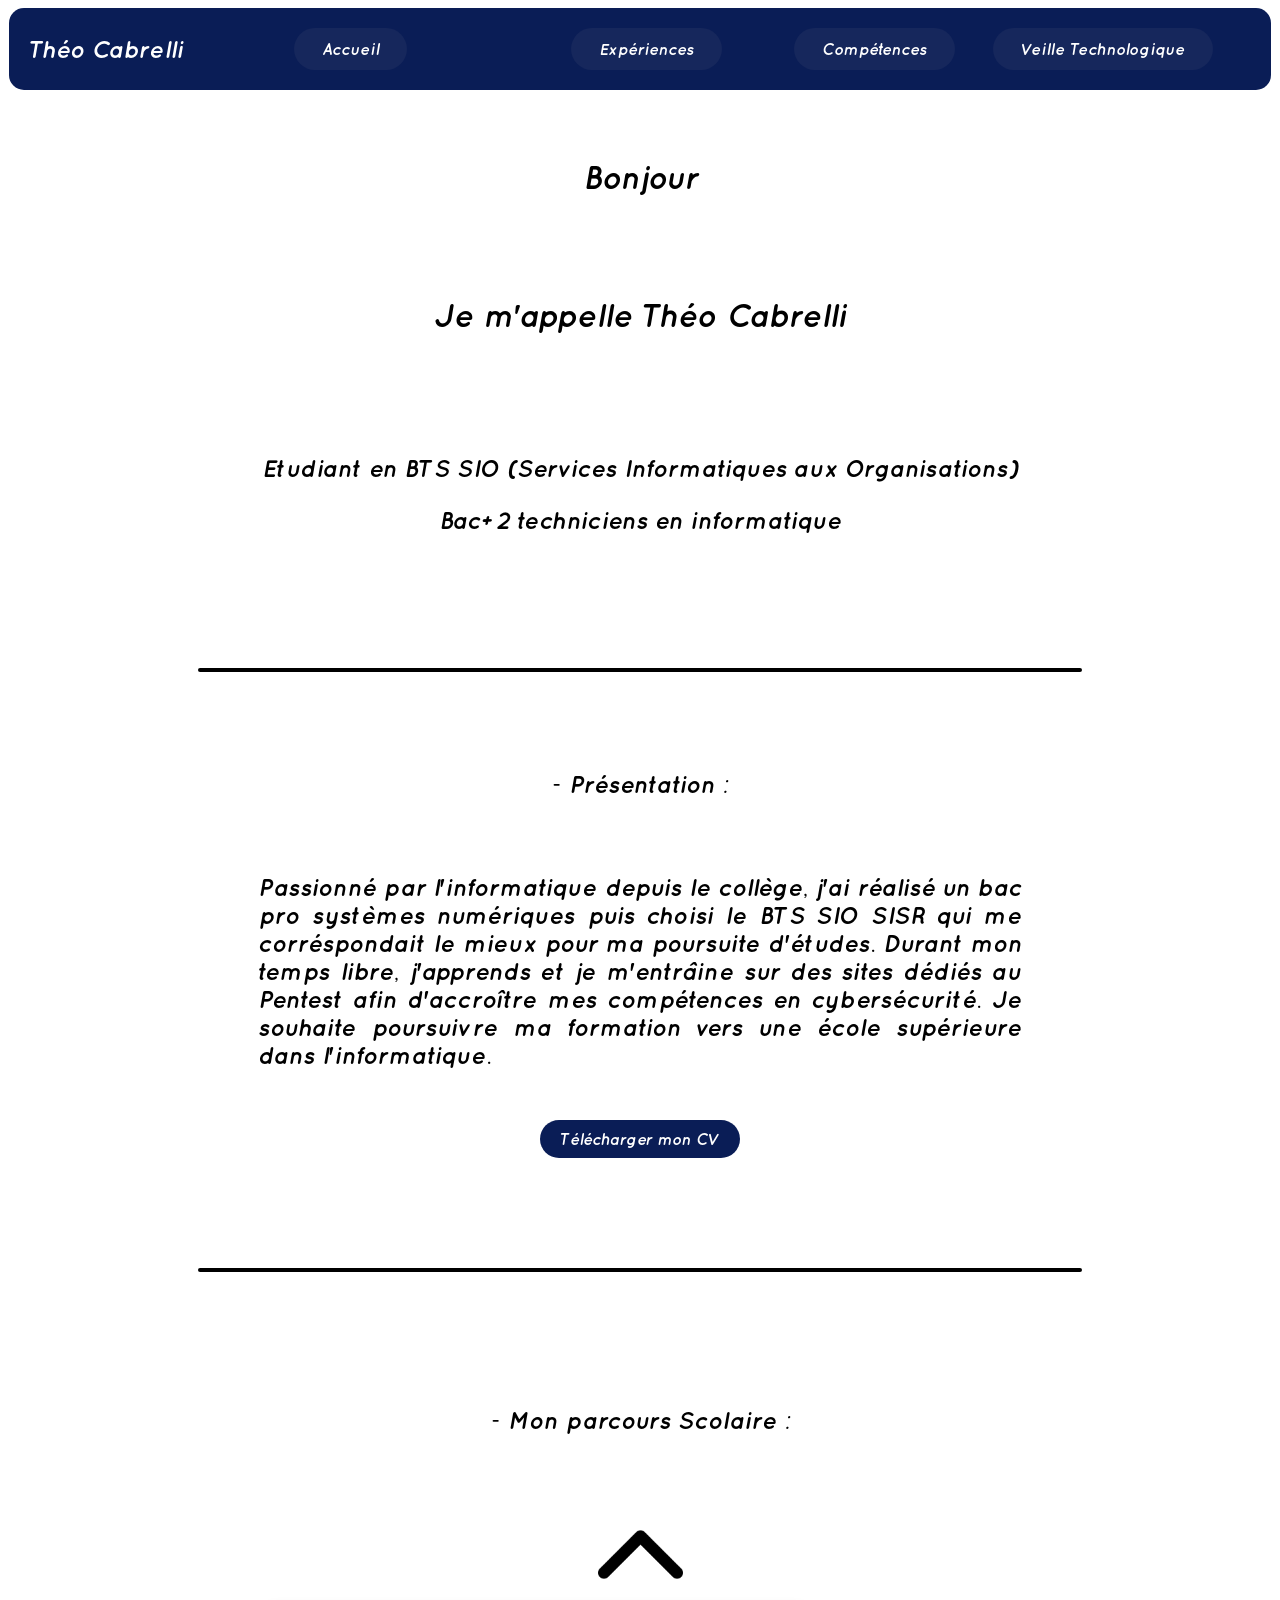
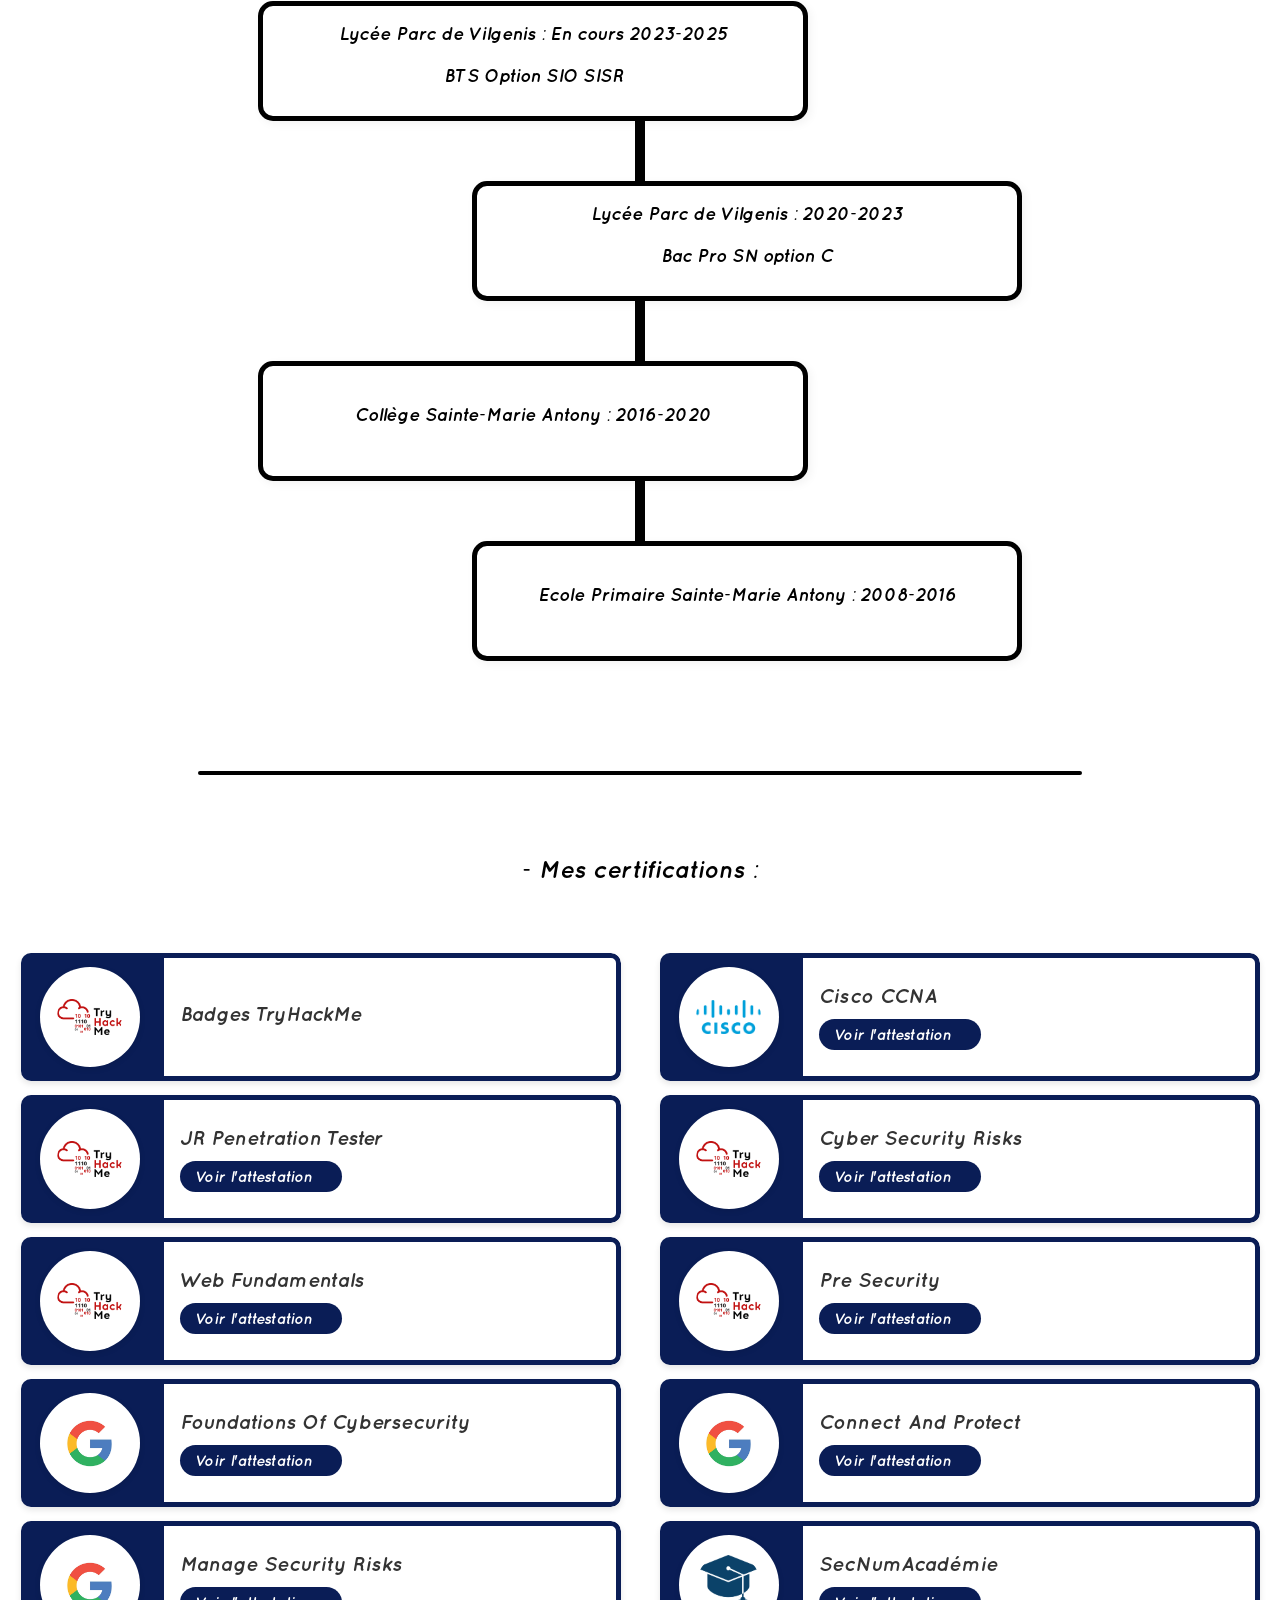
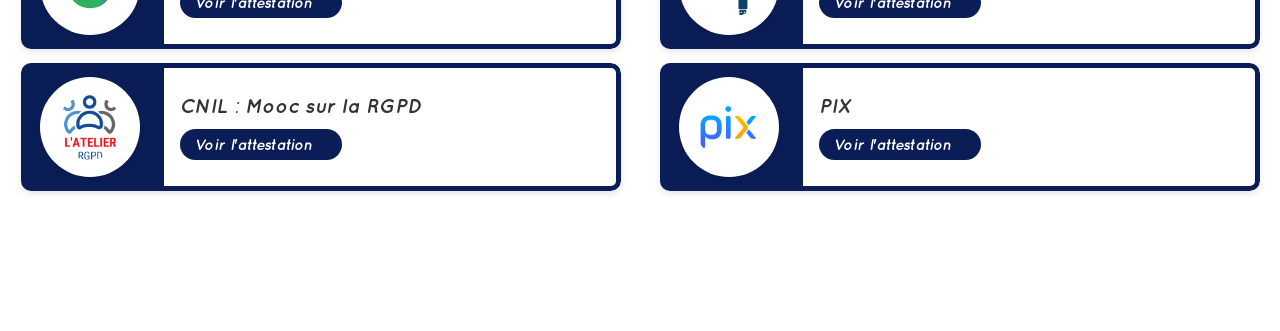
==== index.html @ ee344533 "Add files via upload" ====
<!DOCTYPE html>
<html lang="fr">
<head>
  <meta charset="UTF-8" />
  <title>Accueil</title>
  <meta name="viewport" content="width=device-width, initial-scale=0.50"/>
  <link rel="stylesheet" href="style.css">
</head>
<body>


  <div class="banniere_test">
        <div class="banniere">
            <div class="container">
                <div class="nom">
                    Théo Cabrelli
                </div>
                <div class="acceuil">
                    <button onclick="window.location.href='index.html'">Accueil</button>
                </div>
                <div class="experience">
                    <button onclick="window.location.href='experiences.html'">Expériences</button>
                </div>
                <div class="compétences">
                    <button onclick="window.location.href='competences.html'">Compétences</button>
                </div>
                <div class="veille_technologique">
                    <button onclick="window.location.href='veille_technologique.html'">Veille Technologique</button>
                </div>
            </div>
        </div>
    </div>
    <br>
    <br>

    <div class="corps">
        <center>
            <font size="5">
                <font size="6"><p>Bonjour</p></font>
                
                <br>
                
                <font size="6"><p>Je m'appelle Théo Cabrelli</p></font>
                <br>
                <br>
                <p>Etudiant en BTS SIO (Services Informatiques aux Organisations)</p>
                <p>Bac+2 techniciens en informatique</p>
            </font>
        </center>

        <br>
        <br>
        <br>
        <br>
        
        <br>

        <center>
            <div class="trait"></div>
        </center>
      
      
        <br>
        <br>
        <br>
        <center>
            <font size="5">
                <p>- Présentation :</p>
                <br>
                <p class="presentation">
                    Passionné par l'informatique depuis le collège, j'ai réalisé un bac pro systèmes numériques puis choisi le BTS
                    SIO SISR qui me corréspondait le mieux pour ma poursuite d'études.
                    Durant mon temps libre, j'apprends et je m'entrâine sur des sites dédiés au Pentest afin d'accroître mes compétences en cybersécurité.
                    Je souhaite poursuivre ma formation vers une école supérieure dans l'informatique.
                </p>
                
    <br>
    <a href="documents/CV_Theo_Cabrelli.pdf" class="btn-download">Télécharger mon CV</a>
            </font>
        </center>

        <br>
        <br>
        <br>
        <br>
        <br>
        
                <center>
                    <div class="trait"></div>
                </center>
        
                <br>
                <br>
                <br>
                <br>
                <br>
                <center>
                    <font size="5">
                        <p>- Mon parcours Scolaire :</p>
                    </font>
                </center>
            </div>
        
            <br>
            <br>
            <br>
<center><img src="images/fleche2.png" alt="Flèche" class="fleche"></center>
  <div class="timeline-container">
    <div class="ligne-centre"></div>

    <div class="timeline">
      <div class="evenement">
        <div class="cadre-sco">
                    <p class="text"> <font size="4">Lycée Parc de Vilgenis : En cours 2023-2025 <br><br>BTS Option SIO SISR </font></p>
        </div>
        <div class="point"></div>
      </div>



      <div class="evenement">
        <div class="cadre-sco">
                    <p class="text"> <font size="4">Lycée Parc de Vilgenis : 2020-2023 <br><br>Bac Pro SN option C </font></p>
        </div>
        <div class="point"></div>
      </div>

      <div class="evenement">
        <div class="cadre-sco">
                    <p class="text"> <font size="4">Collège Sainte-Marie Antony : 2016-2020 </font></p>
        </div>
        <div class="point"></div>
      </div>

      <div class="evenement">
        <div class="cadre-sco">
                    <p class="text"> <font size="4">Ecole Primaire Sainte-Marie Antony : 2008-2016 </font></p>
        </div>
        <div class="point"></div>
      </div>
    </div>
  </div>
    <br>
    <br>
    <br>
    <br>
             <br>

        <center>
            <div class="trait"></div>
        </center>
        <!--Balise pour créer une séparation avec des tirets -->
        <br>
        <br>
        <center>
                    <font size="5">
                        <p>- Mes certifications :</p>
                    </font>
                </center>

                <br>
                <br>
  <div class="certifications-container">


    <div class="cadre-cert">
      <div class="cadre-gauche">
        <div class="rond-blanc">
          <img src="images/thm_logo.png" alt="Logo Try Hack Me" />
        </div>
      </div>
      <div class="cadre-droit">
        <font size="1"><p>Badges TryHackMe </p></font>
        <script src="https://tryhackme.com/badge/1260515"></script>
      </div>
    </div>

    <div class="cadre-cert">
      <div class="cadre-gauche">
        <div class="rond-blanc">
          <img src="images/Cisco_logo.png" alt="Logo cisco" />
        </div>
      </div>
      <div class="cadre-droit">
        <font size="5"><p>Cisco CCNA</p></font>
        <a href="documents/certifications/certificate_theo_cabrelli.pdf" class="bouton">Voir l'attestation</a>
      </div>
    </div>

    <div class="cadre-cert">
      <div class="cadre-gauche">
        <div class="rond-blanc">
          <img src="images/thm_logo.png" alt="Logo THM" />
        </div>
      </div>
      <div class="cadre-droit">
        <font size="5"><p>JR Penetration Tester</p></font>
        <a href="documents/certifications/THM/THM_JR_Penetration_Tester.pdf" class="bouton">Voir l'attestation</a>
      </div>
    </div>


    <div class="cadre-cert">
      <div class="cadre-gauche">
        <div class="rond-blanc">
          <img src="images/thm_logo.png" alt="Logo THM" />
        </div>
      </div>
      <div class="cadre-droit">
        <font size="5"><p>Cyber Security Risks</p></font>
        <a href="documents/certifications/THM/THM-Cyber_Security_101.pdf" class="bouton">Voir l'attestation</a>
      </div>
    </div>

    
    <div class="cadre-cert">
      <div class="cadre-gauche">
        <div class="rond-blanc">
          <img src="images/thm_logo.png" alt="Logo THM" />
        </div>
      </div>
      <div class="cadre-droit">
        <font size="5"><p>Web Fundamentals</p></font>
        <a href="documents/certifications/THM/THM-Web_Fundamentals.pdf" class="bouton">Voir l'attestation</a>
      </div>
    </div>

    <div class="cadre-cert">
      <div class="cadre-gauche">
        <div class="rond-blanc">
          <img src="images/thm_logo.png" alt="Logo THM" />
        </div>
      </div>
      <div class="cadre-droit">
        <font size="5"><p>Pre Security</p></font>
        <a href="documents/certifications/THM/THM-Pre_Security.pdf" class="bouton">Voir l'attestation</a>
      </div>
    </div>

  

    <div class="cadre-cert">
      <div class="cadre-gauche">
        <div class="rond-blanc">
          <img src="images/logo_google.jpg" alt="Logo google" />
        </div>
      </div>
      <div class="cadre-droit">
        <font size="5"><p>Foundations Of Cybersecurity</p></font>
        <a href="documents/certifications/Google/Foundations_Of_Cybersecurity.pdf" class="bouton">Voir l'attestation</a>
      </div>
    </div>

    <div class="cadre-cert">
      <div class="cadre-gauche">
        <div class="rond-blanc">
          <img src="images/logo_google.jpg" alt="Logo cisco" />
        </div>
      </div>
      <div class="cadre-droit">
        <font size="5"><p>Connect And Protect</p></font>
        <a href="documents/certifications/Google/connect_and_protect.pdf" class="bouton">Voir l'attestation</a>
      </div>
    </div>
    


    <div class="cadre-cert">
      <div class="cadre-gauche">
        <div class="rond-blanc">
          <img src="images/logo_google.jpg" alt="Logo google" />
        </div>
      </div>
      <div class="cadre-droit">
        <font size="5"><p>Manage Security Risks</p></font>
        <a href="documents/certifications/Google/Manage_Security_Risks.pdf" class="bouton">Voir l'attestation</a>
      </div>
    </div>

    <div class="cadre-cert">
      <div class="cadre-gauche">
        <div class="rond-blanc">
          <img src="images/secnum.png" alt="Logo SecNum" />
        </div>
      </div>
      <div class="cadre-droit">
        <font size="5"><p> SecNumAcadémie </p></font>
        <a href="documents/certifications/SecNumacademie_ANSSI.pdf" class="bouton">Voir l'attestation</a>
      </div>
    </div>

    <div class="cadre-cert">
      <div class="cadre-gauche">
        <div class="rond-blanc">
          <img src="images/logo_cnil_rgpd.png" alt="Logo CNIL RGPD" />
        </div>
      </div>
      <div class="cadre-droit">
        <font size="1"><p> CNIL : Mooc sur la RGPD </p></font>
        <a href="documents/certifications/CNIL_Mooc_sur_la_RGPD.pdf" class="bouton">Voir l'attestation</a>
      </div>
    </div>

   
    <div class="cadre-cert">
      <div class="cadre-gauche">
        <div class="rond-blanc">
          <img src="images/Pix_logo.png" alt="Logo PIX" />
        </div>
      </div>
      <div class="cadre-droit">
        <font size="5"><p>PIX</p></font>
        <a href="documents/certifications/attestation_pix_20230308.pdf" class="bouton">Voir l'attestation</a>
      </div>
    </div>

    <br>
    <br>
    <br>
    <br>
    <br>
    <br>
</body>
</html>
---- style.css ----
.nom {
    margin-right: 20px;
    font-size: 24px;
    font-weight: bold;
    color: rgb(255, 255, 255);
}

.tryhackme_badge {
    
    margin-left: 250px; /* Ajuster la marge gauche pour éloigner le cadre 2 de la marge de gauche */
    margin-top: 50px; /* Augmentation de la marge pour séparer du cadre 1 */
}
.trait {
        width: 70%;
        height: 4px;
        background-color: black;
        border-radius: 20px;
        margin: 20px 0;
    }

    /* Style pour la pillule verte */
    .btn-download {
        display: inline-block;
        background-color: #0A1D56;
        color: white;
        padding: 10px 20px;
        border-radius: 50px;
        text-decoration: none;
        font-size: 16px;
        transition: transform 0.3s ease; /* Effet de transition lors du survol */
    }

    /* Effet de survol : grossir légèrement la pillule */
    .btn-download:hover {
        transform: scale(1.1); /* Augmente la taille de 10% */
    }
    .btn-download.actif {
        background-color: #8aa2f0; /* léger blanc */
        border: 1px solid #ffffff;
    }
        /* Effet de survol : grossir légèrement la pillule */
        .btn-download:hover {
            transform: scale(1.1); /* Augmente la taille de 10% */
        }
p

{
    
font-family: 'Quicksand';

}

a

{

font-family: 'Quicksand';

}


ul, li, .texte, .cadre, .excadre, u, .nom, ol{
    font-family: 'Quicksand';
}

/* Changement de polcie pour tout les textes p */

@font-face {

    font-family: 'Quicksand';
    
    src: url('police/Quicksand-BoldItalic.otf');


    
}


.text {
    text-align: center; /* Centrer le texte horizontalement */
    margin-top: 5px; /* Espacement du texte par rapport au haut du cadre */
}
.banniere {
    background-color: #0A1D56; /* Fond bleu EEF5FF   #0A1D56*/
    border-radius: 15px; /* Bords arrondis */
    padding: 20px; /* Espacement intérieur */
    margin: 1px; /* Marge extérieure */
}

.container {
    display: flex;
    align-items: center;


}

.veille_technologique{
    /* Ajoutez ici les styles pour le bouton de déconnexion */
    font-weight: bold;
    flex: 1;
    text-align: center;
}
.competences{
    /* Ajoutez ici les styles pour le bouton de déconnexion */
    font-weight: bold;
    flex: 1;
    text-align: center;
}

.experience{
    /* Ajoutez ici les styles pour le bouton de déconnexion */
    font-weight: bold;
    flex: 1;
    text-align: center;
}
.acceuil{
    /* Ajoutez ici les styles pour le bouton de déconnexion */
    font-weight: bold;
    flex: 1;
    text-align: center;
}


form, input[type="submit"], button, input {
    border-radius: 15px; /* Vous pouvez ajuster le rayon en fonction de vos préférences */
    font-size: 18px;
    font-family: 'Quicksand';
}


/* pour la partie utilisateur sur le réseau */
.utilisateur_sur_reseau {
    overflow: hidden;
}

.utilisateur_reseau-text-right {
    float: right;
    width: calc(50% - 5%);
    text-align: right;
    margin-right: 400px;
}

.presentation{
    text-align: justify;
    
    padding-left: 250px; /* Ajoute un padding à gauche de la liste */
    padding-right: 250px; /* Ajoute un padding à gauche de la liste */
}



.cadre_transition{
    transform: scale(1.1); /* Agrandir légèrement le cadre au survol de la souris */
    transition: transform 0.3s;
}

  .hover-border {
    border: 5px solid transparent;
    transition: border-color 0.3s;
    padding: 20px;
    border-radius: 25px;
    width: 600px;
    
}


.hover-border:hover {
    border-color: gray;
}

button,
.hover-border {
    transition: transform 0.3s;
}

button:hover,
.hover-border:hover {
    transform: scale(1.1);
}



 /*************************** Modifié pour cadre-perso ***************************/

.cadre-perso {
    
    border: 1px solid #ccc;
    border-radius: 12px;
    box-shadow: 0 4px 8px rgba(0,0,0,0.1);
    padding: 20px;
    width: calc(33.33% - 40px); /* 3 par ligne */
    box-sizing: border-box;
    transition: all 0.3s ease-in-out;
    border: 5px solid black;       /* Bordure noire */
    border-radius: 15px;           /* Coins arrondis */
    text-align: justify;           /* Justifie le texte */
    line-height: 1;                /* Interligne plus petit */
    margin-bottom: 20px;           /* Espace en dessous */
    
}

.cadre-container-perso {
    display: flex;
    flex-wrap: wrap;
    justify-content: center;
    gap: 20px;
    padding: 20px;
}



@media screen and (max-width: 1300px) {
    .cadre-perso {
        width: calc(50% - 40px); /* 2 par ligne */
    }
}

@media screen and (max-width: 900px) {
    .cadre-perso {
        width: 100%; /* 1 par ligne */
    }
}
 /************************** Fin  Modifié pour cadre-perso *********************************/


  /************************** Modifié pour cadre-pro *********************************/


 .cadre-pro {
    
    border: 1px solid #ccc;
    border-radius: 12px;
    box-shadow: 0 4px 8px rgba(0,0,0,0.1);
    padding: 20px;
    width: calc(33.33% - 40px); /* 3 par ligne */
    box-sizing: border-box;
    transition: all 0.3s ease-in-out;
    border: 5px solid black;       /* Bordure noire */
    border-radius: 15px;           /* Coins arrondis */
    text-align: justify;           /* Justifie le texte */
    line-height: 1;                /* Interligne plus petit */
    margin-bottom: 20px;           /* Espace en dessous */
    
}

.cadre-container-pro {
    display: flex;
    flex-wrap: wrap;
    justify-content: center;
    gap: 20px;
    padding: 20px;
}



@media screen and (max-width: 1300px) {
    .cadre-pro {
        width: calc(50% - 40px); /* 2 par ligne */
    }
}

@media screen and (max-width: 900px) {
    .cadre-pro {
        width: 100%; /* 1 par ligne */
    }
}
  /************************** Fin Modifié pour cadre-pro *********************************/







/* Regrouper les sélecteurs pour les cadres au survol */

.cadre-pro:hover,
.cadre-cert:hover,
.cadre-sco:hover,
.cadre-exp:hover,
.cadre-perso:hover

 {
    transform: scale(1.05); /* Agrandir légèrement le cadre au survol de la souris */
}



.banniere .container {
    display: flex;
    justify-content: space-around; /* Espacement entre les boutons */
}


/* CSS pour la fleche chronologique  */




.container button {
    background-color: #16275c;
    color: #fff;
    border: none;
    border-radius: 50px;
    padding: 12px 28px;
    font-size: 16px;
    font-family: 'Quicksand', Arial, sans-serif;
    cursor: pointer;
    transition: background 0.3s, transform 0.3s;
}


/* Effet de survol des boutons */
.container button:hover {
    background-color: #143d7a;
    transform: scale(1.08);
}



.search-container {
    display: inline-block;
    position: relative; /* Permet de positionner les suggestions par rapport à cette div */
    text-align: center;
  }

  #searchInput {
    width: 400px;
    padding: 12px 16px;
    font-size: 16px;
    border: 1px solid #ccc;
    border-radius: 25px;
    outline: none;
    box-shadow: 0 2px 4px rgba(0,0,0,0.1);
  }

  .suggestions {
    border: 1px solid #ccc;
    max-width: 400px;
    background: white;
    margin-top: 5px;
    position: absolute; /* Positionné sous le champ de recherche */
    top: 100%; /* Positionne les suggestions juste en dessous de l'input */
    left: 0;
    z-index: 1000;
    border-radius: 15px;
    box-shadow: 0 4px 8px rgba(0,0,0,0.1);
    overflow: hidden;
    display: none;
  }

  .suggestion-item {
      padding: 12px 16px;
      border-bottom: 1px solid #eee;
      cursor: pointer;
      transition: background-color 0.2s;
      font-family: 'Quicksand';
    }
    

  .suggestion-item:hover {
    background-color: #f0f0f0;
  }

  .suggestions .suggestion-item:last-child {
    border-bottom: none;
  }

  /* Animation textuelle améliorée */
  .text-scan {
    display: inline-block;
    background: linear-gradient(
      90deg,
      #000000 0%,
      #0033cc 25%,
      #3399ff 50%,
      #0033cc 75%,
      #000000 100%
    );
    background-size: 400%;
    background-clip: text; /* Propriété standard */
    -webkit-background-clip: text;
    -webkit-text-fill-color: transparent;
    animation: textScan 5s ease-out forwards;
  }

  @keyframes textScan {
    from {
      background-position: 400% 0;
    }
    to {
      background-position: 0% 0;
    }
  }





  /* *********************** Cadre Certification ************************ */

    .certifications-container {
      display: grid;
      grid-template-columns: repeat(2, 1fr);
      gap: 14px;
      padding: 10px 0;
      justify-content: center;
      justify-items: center;
      width: 100%;
      max-width: 1300px;
      margin: 0 auto;
    }

    .cadre-cert {
      display: flex;
      background: white;
      border-radius: 10px;
      box-shadow: 0 3px 6px rgba(0, 0, 0, 0.1);
      overflow: hidden;
      min-width: 220px;
      max-width: 600px;
      width: 100%;
      align-items: stretch;
    transition: transform 0.3s; /* Ajout de transition pour l'effet d'agrandissement */
    }


    .cadre-gauche {
      background: #0a1d56;
      width: 110px;
      min-width: 90px;
      display: flex;
      justify-content: center;
      align-items: center;
      padding: 14px;
    }

    /* Nouveau conteneur rond blanc */
    .rond-blanc {
      width: 100px;
      height: 100px;
      border-radius: 50%;
      background: #fff;
      box-shadow: 0 2px 6px rgba(0,0,0,0.09);
      display: flex;
      justify-content: center;
      align-items: center;
    }

    /* Image réduite à l'intérieur du rond blanc */
    .rond-blanc img {
      width: 65px;
      height: 65px;
      object-fit: contain;
      border-radius: 50%;
      display: block;
      background: #fff;
    }

    .cadre-droit {
      flex: 1;
      padding: 14px 16px;
      display: flex;
      flex-direction: column;
      justify-content: center;
        border: 5px solid #0a1d56; /* contour bleu (ici bleu foncé) */
        border-radius: 10px;
        border-top-left-radius: 0;      /* coin gauche supérieur non arrondi */
  border-bottom-left-radius: 0;   /* coin gauche inférieur non arrondi */

    }



    .cadre-droit p {
      margin: 0 0 8px 0;
      color: #333;
      
      font-size: 20px;

    }

    .bouton {
      display: inline-block;
      background: #0a1d56;
      color: white;
      padding: 7px 16px;
      border-radius: 25px;
      text-decoration: none;
      font-weight: bold;
      font-size: 0.95rem;
      margin-top: 4px;
        max-width: 130px;
    }
    .bouton:hover {
      background: #1436a1;
    }

    @media (max-width: 900px) {
      .certifications-container {
        grid-template-columns: 1fr;
        gap: 10px;
        max-width: 98vw;
        padding: 5px 0;
      }
      .cadre-cert {
        max-width: 95vw;
      }
    }
    @media (max-width: 600px) {
      
      .cadre-cert {
        flex-direction: column;
        align-items: center;
        min-width: 0;
        max-width: 100vw;
        width: 100%;
      }
      .cadre-gauche {
        width: 100%;
        justify-content: center;
        padding: 10px 0 4px 0;
      }
      .rond-blanc {
        width: 50px;
        height: 50px;
      }
      .rond-blanc img {
        width: 30px;
        height: 30px;
      }
      .cadre-droit {
        padding: 8px 10px 12px 10px;
        align-items: center;
        text-align: center;

      }
    }

      /* *********************** Fin  Cadre Certification ************************ */





    /* *********************** Flèche Trait et cadre-sco ************************ */



    .timeline-container {
      position: relative;
      display: flex;
      flex-direction: column;
      align-items: center;
    }

    .ligne-centre {
      position: absolute;
      top: 0;
      left: 50%;
      width: 10px;
      height: 100%;
      background-color: black;
      transform: translateX(-50%);
      z-index: 0;
      border-radius: 50px;

    }

    .timeline {
      display: flex;
      flex-direction: column;
      align-items: center;
      gap: 60px;
      position: relative;
      z-index: 1;
      width: 100%;
    }

    .evenement {
      position: relative;
      width: 100%;
      display: flex;
    }

    .evenement .cadre-sco {
      border: 5px solid black;
      border-radius: 15px;
      padding: 20px 40px;
      width: 550px;
      height: 120px;
      font-style: italic;
      font-size: 1.1em;
      background-color: white;
      box-shadow: 3px 3px 10px rgba(0, 0, 0, 0.05);
      position: relative;
      transition: all 0.4s ease;
      display: flex;
      align-items: center;
      justify-content: center;
      box-sizing: border-box;
    }

    .evenement .point {
      width: 25px;
      height: 25px;
      background-color: black;
      border-radius: 50%;
      position: absolute;
      top: 50%;
      left: 50%;
      transform: translate(-50%, -50%);
      z-index: 2;
    }

    /* Alternance automatique gauche/droite */
    .evenement:nth-child(odd) {
      justify-content: flex-start;
    }

    .evenement:nth-child(odd) .cadre-sco {
      margin-left: 250px;
    }

    .evenement:nth-child(even) {
      justify-content: flex-end;
    }

    .evenement:nth-child(even) .cadre-sco {
      margin-right: 250px;
    }

    /* Responsive : cacher les points sous 1500px */
    @media screen and (max-width: 1700px) {
      .point {
        display: none;
      }
    }

    .fleche {
  width: 85px;    /* largeur souhaitée */
  height: auto;   /* conserve le ratio de l'image */
}



     /* *********************** Fin Flèche Trait et cadre-sco ************************ */



     /* *********************** Flèche Trait et cadre-exp ************************ */


      .timeline-container-exp {
            position: relative;
            display: flex;
            flex-direction: column;
            align-items: center;
            padding: 50px 40px;
            max-width: 1600px;
            margin: 0 auto;
        }

        .ligne-centre-exp {
            position: absolute;
            top: 0;
            left: 50%;
            width: 10px;
            height: 100%;
            background-color: black;
            transform: translateX(-50%);
            z-index: 0;
            border-radius: 50px;
        }

        .timeline-exp {
            display: flex;
            flex-direction: column;
            align-items: center;
            width: 100%;
            gap: 5px;
            position: relative;
            z-index: 1;
        }

        .evenement-exp {
            position: relative;
            width: 100%;
            display: flex;
        }

        /* Alignement alterné gauche/droite */
        .evenement-exp:nth-child(odd) {
            justify-content: flex-start;
        }

        .evenement-exp:nth-child(even) {
            justify-content: flex-end;
        }

        .cadre-exp {
            width: 45%;
            padding: 20px 30px 35px 35px;
            border: 5px solid black;
            border-radius: 15px;
            background-color: white;
            font-style: italic;
            font-size: 17px;
            box-shadow: 3px 3px 10px rgba(0, 0, 0, 0.05);
            box-sizing: border-box;
            transition: transform 0.3s; /* Ajout de transition pour l'effet d'agrandissement */

        }

        .point-exp {
            width: 25px;
            height: 25px;
            background-color: black;
            border-radius: 50%;
            position: absolute;
            top: 50%;
            left: 50%;
            transform: translate(-50%, -50%);
            z-index: 2;
        }


 
        @media screen and (max-width: 700px) {
            .evenement-exp {
                flex-direction: column !important;
                width: 90% !important;
            }
            .cadre-exp {
                width: 100% !important;
                padding: 15px !important;
            }
            .ligne-centre-exp {
                display: none;
            }
            .point-exp {
                display: none;
            }
        }

       .cadre-exp ul {
    padding-left: 5px;
    margin-top: 5px;
    margin-bottom: 0;
}


/* *********************** Fin Flèche Trait et cadre-exp ************************ */
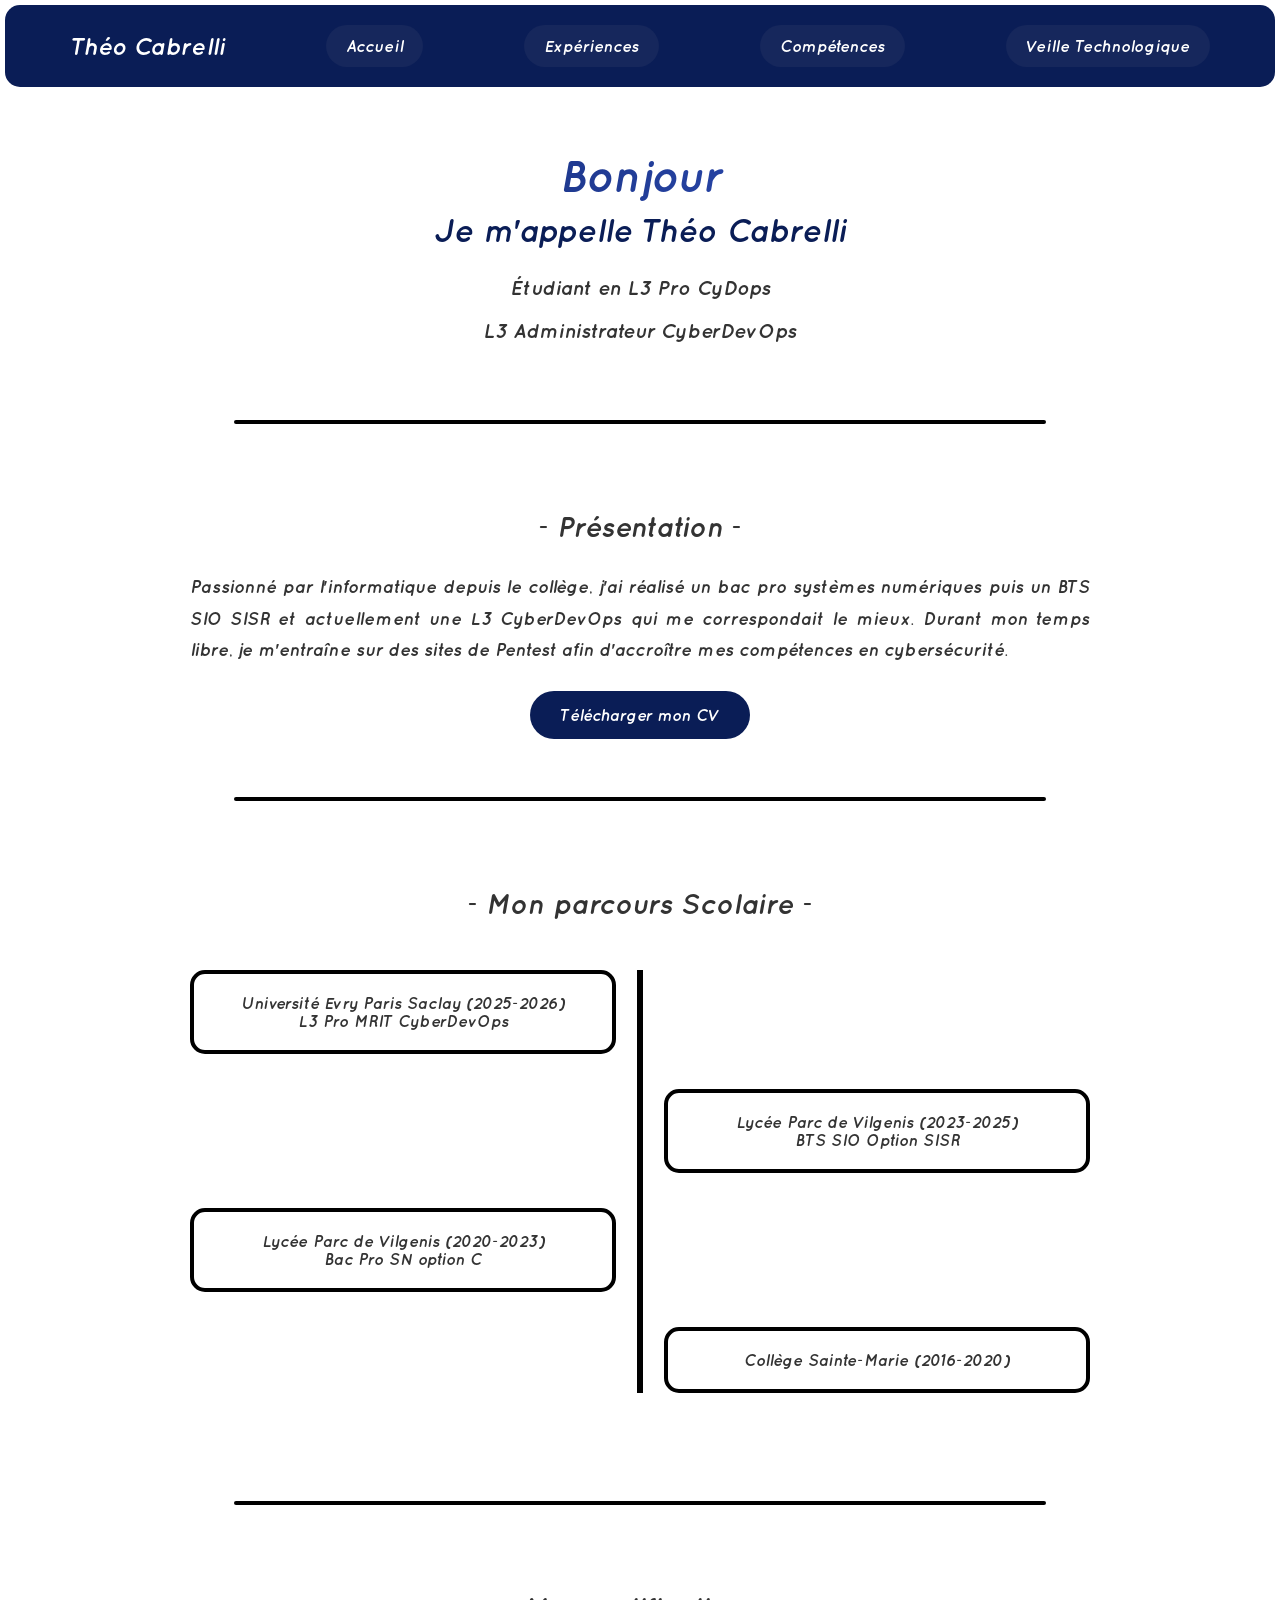
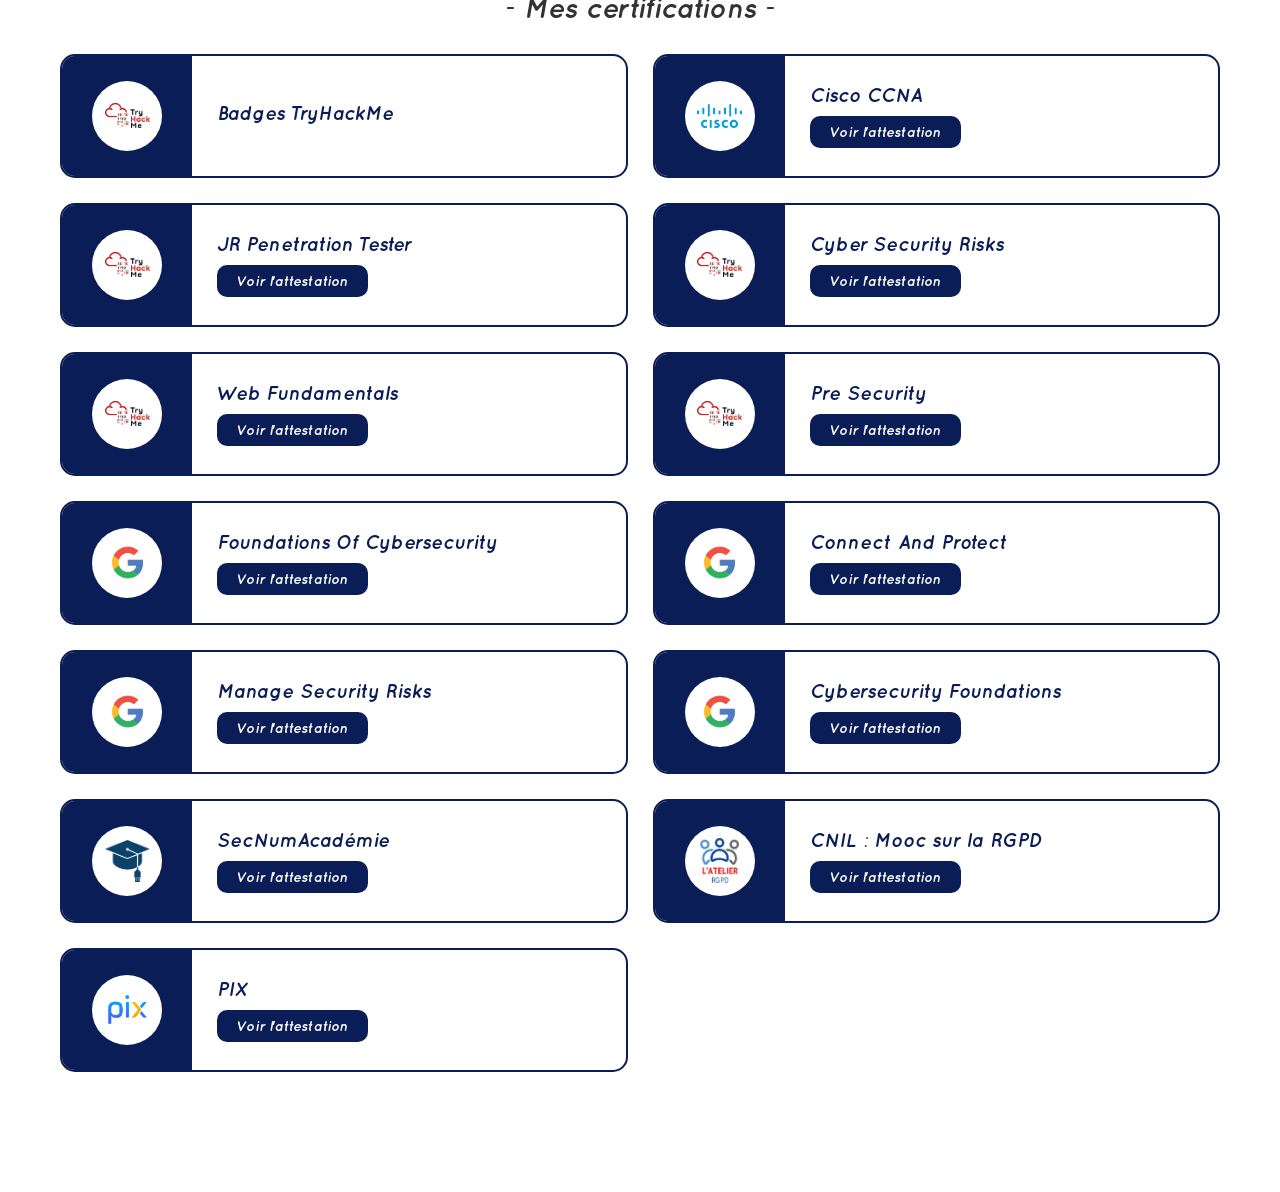
==== commit 04bb44c0: "Add files via upload" ====
--- a/index.html
+++ b/index.html
@@ -1,324 +1,491 @@
 <!DOCTYPE html>
 <html lang="fr">
 <head>
-  <meta charset="UTF-8" />
-  <title>Accueil</title>
-  <meta name="viewport" content="width=device-width, initial-scale=0.50"/>
-  <link rel="stylesheet" href="style.css">
+    <meta charset="UTF-8" />
+    <title>Théo Cabrelli - Accueil</title>
+    <meta name="viewport" content="width=device-width, initial-scale=1.0"/>
+    <style>/* POLICE PERSONNALISÉE */
+@font-face {
+    font-family: 'Quicksand';
+    src: url('police/Quicksand-BoldItalic.otf');
+}
+
+body {
+    font-family: 'Quicksand', sans-serif;
+    margin: 0;
+    padding: 0;
+    color: #333;
+    overflow-x: hidden;
+    background-color: #fff;
+}
+
+/* BANNIÈRE DE NAVIGATION */
+.banniere_test {
+    padding: 5px;
+}
+
+.banniere {
+    background-color: #0A1D56;
+    border-radius: 15px;
+    padding: 20px;
+}
+
+.container {
+    display: flex;
+    align-items: center;
+    justify-content: space-around;
+    flex-wrap: wrap;
+    gap: 10px;
+}
+.nom {
+    font-size: 24px;
+    font-weight: bold;
+    color: white;
+}
+
+.container button {
+    background-color: #16275c;
+    color: #fff;
+    border: none;
+    border-radius: 50px;
+    padding: 12px 20px;
+    font-size: 16px;
+    font-family: 'Quicksand', sans-serif;
+    cursor: pointer;
+    transition: background 0.3s, transform 0.3s;
+    white-space: nowrap;
+}
+
+.container button:hover {
+    background-color: #143d7a;
+    transform: scale(1.08);
+}
+
+/* CORPS DE PAGE */
+.corps {
+    max-width: 1200px;
+    margin: 0 auto;
+    padding: 20px;
+    box-sizing: border-box;
+}
+
+.hero {
+    text-align: center;
+    margin-top: 20px;
+}
+
+.hero h1 { 
+    font-size: 45px; 
+    margin-bottom: 10px; 
+    background: linear-gradient(90deg, #0A1D56, #3a5edb, #0A1D56);
+    background-size: 200% auto;
+    -webkit-background-clip: text;
+    -webkit-text-fill-color: transparent;
+    animation: shine 3s linear infinite;
+}
+
+@keyframes shine {
+    to { background-position: 200% center; }
+}
+
+.hero h2 { font-size: 32px; color: #0A1D56; margin-top: 0; }
+.hero p { font-size: 20px; }
+
+.trait {
+    width: 70%;
+    height: 4px;
+    background-color: black;
+    border-radius: 20px;
+    margin: 40px auto;
+}
+
+/* PRÉSENTATION */
+.presentation-text {
+    text-align: justify;
+    max-width: 900px;
+    margin: 0 auto;
+    font-size: 1.1rem;
+    line-height: 1.8;
+    padding: 0 15px;
+}
+
+.btn-download {
+    display: inline-block;
+    background-color: #0A1D56;
+    color: white;
+    padding: 15px 30px;
+    border-radius: 50px;
+    text-decoration: none;
+    margin-top: 25px;
+    transition: transform 0.3s, background-color 0.3s;
+}
+
+.btn-download:hover {
+    transform: scale(1.1);
+    background-color: #143d7a;
+}
+
+/* TIMELINE PARCOURS SCOLAIRE */
+.timeline-container {
+    position: relative;
+    margin: 50px auto;
+    max-width: 900px;
+}
+
+.ligne-centre {
+    position: absolute;
+    left: 50%;
+    width: 6px;
+    height: 100%;
+    background-color: black;
+    transform: translateX(-50%);
+}
+
+.timeline {
+    display: flex;
+    flex-direction: column;
+    gap: 35px;
+}
+
+.evenement {
+    display: flex;
+    width: 100%;
+    box-sizing: border-box;
+}
+
+.cadre-sco {
+    border: 4px solid black;
+    border-radius: 15px;
+    padding: 20px;
+    width: 42%;
+    background-color: white;
+    z-index: 2;
+    transition: transform 0.3s ease, box-shadow 0.3s ease;
+}
+
+.cadre-sco:hover {
+    transform: scale(1.05);
+    box-shadow: 0 10px 20px rgba(0,0,0,0.1);
+}
+
+.evenement:nth-child(odd) { justify-content: flex-start; }
+.evenement:nth-child(even) { justify-content: flex-end; }
+
+/* CERTIFICATIONS - VERSION ÉTENDUE ET CORRIGÉE */
+.certifications-container {
+    display: grid;
+    /* On passe sur des cadres plus larges (min 450px) pour remplir l'écran */
+    grid-template-columns: repeat(auto-fit, minmax(450px, 1fr));
+    gap: 25px;
+    margin-top: 30px;
+}
+
+.cadre-cert {
+    display: flex;
+    background: white;
+    border: 2px solid #0a1d56;
+    border-radius: 15px;
+    overflow: hidden;
+    height: 120px;
+    transition: transform 0.3s ease, box-shadow 0.3s ease;
+}
+
+.cadre-cert:hover {
+    transform: scale(1.03);
+    box-shadow: 0 10px 20px rgba(10, 29, 86, 0.2);
+}
+
+.cadre-gauche {
+    background: #0a1d56; /* Retour du bleu marine à gauche */
+    padding: 15px;
+    display: flex;
+    align-items: center;
+    justify-content: center;
+    width: 100px;
+    flex-shrink: 0;
+}
+
+.rond-blanc {
+    width: 70px;
+    height: 70px;
+    background: white;
+    border-radius: 50%;
+    display: flex;
+    justify-content: center;
+    align-items: center;
+}
+
+.rond-blanc img {
+    width: 45px;
+    height: 45px;
+    object-fit: contain;
+}
+
+.cadre-droit {
+    padding: 15px 25px; /* Plus d'espace horizontal pour l'effet "long" */
+    text-align: left;
+    flex-grow: 1;
+    display: flex;
+    flex-direction: column;
+    justify-content: center;
+}
+
+.cadre-droit p {
+    margin: 0;
+    font-weight: bold;
+    font-size: 1.2rem; /* Texte légèrement plus grand */
+    color: #0a1d56;
+}
+
+.bouton {
+    background: #0a1d56;
+    color: white;
+    padding: 8px 20px;
+    border-radius: 10px;
+    text-decoration: none;
+    font-size: 14px;
+    width: fit-content;
+    margin-top: 10px;
+    transition: background 0.3s;
+}
+
+.bouton:hover { 
+    background: #143d7a; 
+}
+
+/* RESPONSIVE MOBILE */
+@media screen and (max-width: 768px) {
+    .container { 
+        display: grid;
+        grid-template-columns: 1fr 1fr; 
+        text-align: center; 
+    }
+    
+    .nom { 
+        grid-column: span 2; 
+        margin-bottom: 10px;
+    }
+
+    .container button { 
+        width: 100%; 
+        padding: 10px 5px;
+        font-size: 14px; 
+    }
+    
+    .hero h1 { font-size: 35px; }
+    .hero h2 { font-size: 24px; }
+
+    .ligne-centre { left: 20px; transform: none; }
+    .evenement { justify-content: flex-start !important; padding-left: 45px; }
+    .cadre-sco { width: 90%; }
+
+    /* Sur mobile, on repasse sur une seule colonne et une taille auto */
+    .certifications-container { 
+        grid-template-columns: 1fr; 
+    }
+    .cadre-cert {
+        height: auto;
+        min-height: 110px;
+    }
+}
+    </style>
 </head>
 <body>
 
-
-  <div class="banniere_test">
-        <div class="banniere">
+    <header class="banniere_test">
+        <nav class="banniere">
             <div class="container">
-                <div class="nom">
-                    Théo Cabrelli
-                </div>
-                <div class="acceuil">
-                    <button onclick="window.location.href='index.html'">Accueil</button>
-                </div>
-                <div class="experience">
-                    <button onclick="window.location.href='experiences.html'">Expériences</button>
-                </div>
-                <div class="compétences">
-                    <button onclick="window.location.href='competences.html'">Compétences</button>
-                </div>
-                <div class="veille_technologique">
-                    <button onclick="window.location.href='veille_technologique.html'">Veille Technologique</button>
-                </div>
+                <div class="nom">Théo Cabrelli</div>
+                <button onclick="window.location.href='index.html'">Accueil</button>
+                <button onclick="window.location.href='experiences.html'">Expériences</button>
+                <button onclick="window.location.href='competences.html'">Compétences</button>
+                <button onclick="window.location.href='veille_technologique.html'">Veille Technologique</button>
             </div>
-        </div>
+        </nav>
+    </header>
+
+    <main class="corps">
+        <section class="hero">
+            <h1>Bonjour</h1>
+            <h2>Je m'appelle Théo Cabrelli</h2>
+            <p>Étudiant en L3 Pro CyDops </p>
+            <p>L3 Administrateur CyberDevOps</p>
+        </section>
+<br>
+        <div class="trait"></div>
+<br>
+        <section style="text-align: center;">
+            <h3 style="font-size: 28px;">- Présentation -</h3>
+            <p class="presentation-text">
+                Passionné par l'informatique depuis le collège, j'ai réalisé un bac pro systèmes numériques puis un BTS
+                SIO SISR et actuellement une L3 CyberDevOps qui me correspondait le mieux. Durant mon temps libre, je m'entraîne sur des sites de <strong>Pentest</strong> afin d'accroître mes compétences en cybersécurité.
+            </p>
+            <a href="documents/CV_Theo_Cabrelli.pdf" class="btn-download">Télécharger mon CV</a>
+        </section>
+<br>
+        <div class="trait"></div>
+<br>
+        <section>
+            <h3 style="text-align: center; font-size: 28px;">- Mon parcours Scolaire -</h3>
+            <div class="timeline-container">
+                <div class="ligne-centre"></div>
+                <div class="timeline">
+                    <div class="evenement">
+                        <div class="cadre-sco">
+                            <strong><center>Université Evry Paris Saclay (2025-2026)</strong><br>L3 Pro MRIT CyberDevOps </center>
+                        </div>
+                    </div>
+                    <div class="evenement">
+                        <div class="cadre-sco">
+                            <strong><center>Lycée Parc de Vilgenis (2023-2025)</strong><br>BTS SIO Option SISR</center>
+                        </div>
+                    </div>
+                    <div class="evenement">
+                        <div class="cadre-sco">
+                            <strong><center>Lycée Parc de Vilgenis (2020-2023)</strong><br>Bac Pro SN option C</center>
+                        </div>
+                    </div>
+                    <div class="evenement">
+                        <div class="cadre-sco">
+                            <strong><center>Collège Sainte-Marie (2016-2020)</strong></center>
+                        </div>
+                    </div>
+                </div>
+            </div>
+        </section>
+<br>
+        <div class="trait"></div>
+<br>
+        <section>
+            <h3 style="text-align: center; font-size: 28px;">- Mes certifications -</h3>
+            <div class="certifications-container">
+                <div class="cadre-cert">
+                    <div class="cadre-gauche">
+                        <div class="rond-blanc"><img src="images/thm_logo.png" alt="Logo Try Hack Me"></div>
+                    </div>
+                    <div class="cadre-droit">
+    <p>Badges TryHackMe</p>
+    <div style="margin-top: 5px;">
+        <script src="https://tryhackme.com/badge/1260515"></script>
     </div>
-    <br>
-    <br>
-
-    <div class="corps">
-        <center>
-            <font size="5">
-                <font size="6"><p>Bonjour</p></font>
-                
-                <br>
-                
-                <font size="6"><p>Je m'appelle Théo Cabrelli</p></font>
-                <br>
-                <br>
-                <p>Etudiant en BTS SIO (Services Informatiques aux Organisations)</p>
-                <p>Bac+2 techniciens en informatique</p>
-            </font>
-        </center>
-
-        <br>
-        <br>
-        <br>
-        <br>
-        
-        <br>
-
-        <center>
-            <div class="trait"></div>
-        </center>
-      
-      
-        <br>
-        <br>
-        <br>
-        <center>
-            <font size="5">
-                <p>- Présentation :</p>
-                <br>
-                <p class="presentation">
-                    Passionné par l'informatique depuis le collège, j'ai réalisé un bac pro systèmes numériques puis choisi le BTS
-                    SIO SISR qui me corréspondait le mieux pour ma poursuite d'études.
-                    Durant mon temps libre, j'apprends et je m'entrâine sur des sites dédiés au Pentest afin d'accroître mes compétences en cybersécurité.
-                    Je souhaite poursuivre ma formation vers une école supérieure dans l'informatique.
-                </p>
-                
-    <br>
-    <a href="documents/CV_Theo_Cabrelli.pdf" class="btn-download">Télécharger mon CV</a>
-            </font>
-        </center>
-
-        <br>
-        <br>
-        <br>
-        <br>
-        <br>
-        
-                <center>
-                    <div class="trait"></div>
-                </center>
-        
-                <br>
-                <br>
-                <br>
-                <br>
-                <br>
-                <center>
-                    <font size="5">
-                        <p>- Mon parcours Scolaire :</p>
-                    </font>
-                </center>
+</div>
+                </div>
+                <div class="cadre-cert">
+                    <div class="cadre-gauche">
+                        <div class="rond-blanc"><img src="images/Cisco_logo.png" alt="Cisco"></div>
+                    </div>
+                    <div class="cadre-droit">
+                        <p>Cisco CCNA</p>
+                        <a href="documents/certifications/certificate_theo_cabrelli.pdf" class="bouton">Voir l'attestation</a>
+                    </div>
+                </div>
+
+                <div class="cadre-cert">
+                    <div class="cadre-gauche">
+                        <div class="rond-blanc"><img src="images/thm_logo.png" alt="THM"></div>
+                    </div>
+                    <div class="cadre-droit">
+                        <p>JR Penetration Tester</p>
+                        <a href="documents/certifications/THM/THM_JR_Penetration_Tester.pdf" class="bouton">Voir l'attestation</a>
+                    </div>
+                </div>
+                 <div class="cadre-cert">
+                    <div class="cadre-gauche">
+                        <div class="rond-blanc"><img src="images/thm_logo.png" alt="THM"></div>
+                    </div>
+                    <div class="cadre-droit">
+                        <p>Cyber Security Risks</p>
+                        <a href="documents/certifications/THM/THM-Cyber_Security_101.pdf" class="bouton">Voir l'attestation</a>
+                    </div>
+                </div>
+                <div class="cadre-cert">
+                    <div class="cadre-gauche">
+                        <div class="rond-blanc"><img src="images/thm_logo.png" alt="THM"></div>
+                    </div>
+                    <div class="cadre-droit">
+                        <p>Web Fundamentals</p>
+                        <a href="documents/certifications/THM/THM-Web_Fundamentals.pdf" class="bouton">Voir l'attestation</a>
+                    </div>
+                </div>
+                <div class="cadre-cert">
+                    <div class="cadre-gauche">
+                        <div class="rond-blanc"><img src="images/thm_logo.png" alt="THM"></div>
+                    </div>
+                    <div class="cadre-droit">
+                        <p>Pre Security</p>
+                        <a href="documents/certifications/THM/THM-Pre_Security.pdf" class="bouton">Voir l'attestation</a>
+                    </div>
+                </div>
+                <div class="cadre-cert">
+                    <div class="cadre-gauche">
+                        <div class="rond-blanc"><img src="images/logo_google.jpg" alt="Logo google"></div>
+                    </div>
+                    <div class="cadre-droit">
+                        <p>Foundations Of Cybersecurity</p>
+                        <a href="documents/certifications/Google/Foundations_Of_Cybersecurity.pdf" class="bouton">Voir l'attestation</a>
+                    </div>
+                </div>
+                <div class="cadre-cert">
+                    <div class="cadre-gauche">
+                        <div class="rond-blanc"><img src="images/logo_google.jpg" alt="Logo google"></div>
+                    </div>
+                    <div class="cadre-droit">
+                        <p>Connect And Protect</p>
+                        <a href="documents/certifications/Google/connect_and_protect.pdf" class="bouton">Voir l'attestation</a>
+                    </div>
+                </div>
+                <div class="cadre-cert">
+                    <div class="cadre-gauche">
+                        <div class="rond-blanc"><img src="images/logo_google.jpg" alt="Logo google"></div>
+                    </div>
+                    <div class="cadre-droit">
+                        <p>Manage Security Risks</p>
+                        <a href="documents/certifications/Google/Manage_Security_Risks.pdf" class="bouton">Voir l'attestation</a>
+                    </div>
+                </div>
+                   <div class="cadre-cert">
+                    <div class="cadre-gauche">
+                        <div class="rond-blanc"><img src="images/logo_google.jpg" alt="Google"></div>
+                    </div>
+                    <div class="cadre-droit">
+                        <p>Cybersecurity Foundations</p>
+                        <a href="documents/certifications/Google/Foundations_Of_Cybersecurity.pdf" class="bouton">Voir l'attestation</a>
+                    </div>
+                </div>
+                <div class="cadre-cert">
+                    <div class="cadre-gauche">
+                        <div class="rond-blanc"><img src="images/secnum.png" alt="SecNum"></div>
+                    </div>
+                    <div class="cadre-droit">
+                        <p>SecNumAcadémie</p>
+                        <a href="documents/certifications/SecNumacademie_ANSSI.pdf" class="bouton">Voir l'attestation</a>
+                    </div>
+                </div>
+                <div class="cadre-cert">
+                    <div class="cadre-gauche">
+                        <div class="rond-blanc"><img src="images/logo_cnil_rgpd.png" alt="Logo CNIL RGPD"></div>
+                    </div>
+                    <div class="cadre-droit">
+                        <p>CNIL : Mooc sur la RGPD</p>
+                        <a href="documents/certifications/CNIL_Mooc_sur_la_RGPD.pdf" class="bouton">Voir l'attestation</a>
+                    </div>
+                </div>
+                <div class="cadre-cert">
+                    <div class="cadre-gauche">
+                        <div class="rond-blanc"><img src="images/Pix_logo.png" alt="Logo PIX"></div>
+                    </div>
+                    <div class="cadre-droit">
+                        <p>PIX</p>
+                        <a href="documents/certifications/attestation_pix_20230308.pdf" class="bouton">Voir l'attestation</a>
+                    </div>
+                </div>
+
+             
+
             </div>
-        
-            <br>
-            <br>
-            <br>
-<center><img src="images/fleche2.png" alt="Flèche" class="fleche"></center>
-  <div class="timeline-container">
-    <div class="ligne-centre"></div>
-
-    <div class="timeline">
-      <div class="evenement">
-        <div class="cadre-sco">
-                    <p class="text"> <font size="4">Lycée Parc de Vilgenis : En cours 2023-2025 <br><br>BTS Option SIO SISR </font></p>
-        </div>
-        <div class="point"></div>
-      </div>
-
-
-
-      <div class="evenement">
-        <div class="cadre-sco">
-                    <p class="text"> <font size="4">Lycée Parc de Vilgenis : 2020-2023 <br><br>Bac Pro SN option C </font></p>
-        </div>
-        <div class="point"></div>
-      </div>
-
-      <div class="evenement">
-        <div class="cadre-sco">
-                    <p class="text"> <font size="4">Collège Sainte-Marie Antony : 2016-2020 </font></p>
-        </div>
-        <div class="point"></div>
-      </div>
-
-      <div class="evenement">
-        <div class="cadre-sco">
-                    <p class="text"> <font size="4">Ecole Primaire Sainte-Marie Antony : 2008-2016 </font></p>
-        </div>
-        <div class="point"></div>
-      </div>
-    </div>
-  </div>
-    <br>
-    <br>
-    <br>
-    <br>
-             <br>
-
-        <center>
-            <div class="trait"></div>
-        </center>
-        <!--Balise pour créer une séparation avec des tirets -->
-        <br>
-        <br>
-        <center>
-                    <font size="5">
-                        <p>- Mes certifications :</p>
-                    </font>
-                </center>
-
-                <br>
-                <br>
-  <div class="certifications-container">
-
-
-    <div class="cadre-cert">
-      <div class="cadre-gauche">
-        <div class="rond-blanc">
-          <img src="images/thm_logo.png" alt="Logo Try Hack Me" />
-        </div>
-      </div>
-      <div class="cadre-droit">
-        <font size="1"><p>Badges TryHackMe </p></font>
-        <script src="https://tryhackme.com/badge/1260515"></script>
-      </div>
-    </div>
-
-    <div class="cadre-cert">
-      <div class="cadre-gauche">
-        <div class="rond-blanc">
-          <img src="images/Cisco_logo.png" alt="Logo cisco" />
-        </div>
-      </div>
-      <div class="cadre-droit">
-        <font size="5"><p>Cisco CCNA</p></font>
-        <a href="documents/certifications/certificate_theo_cabrelli.pdf" class="bouton">Voir l'attestation</a>
-      </div>
-    </div>
-
-    <div class="cadre-cert">
-      <div class="cadre-gauche">
-        <div class="rond-blanc">
-          <img src="images/thm_logo.png" alt="Logo THM" />
-        </div>
-      </div>
-      <div class="cadre-droit">
-        <font size="5"><p>JR Penetration Tester</p></font>
-        <a href="documents/certifications/THM/THM_JR_Penetration_Tester.pdf" class="bouton">Voir l'attestation</a>
-      </div>
-    </div>
-
-
-    <div class="cadre-cert">
-      <div class="cadre-gauche">
-        <div class="rond-blanc">
-          <img src="images/thm_logo.png" alt="Logo THM" />
-        </div>
-      </div>
-      <div class="cadre-droit">
-        <font size="5"><p>Cyber Security Risks</p></font>
-        <a href="documents/certifications/THM/THM-Cyber_Security_101.pdf" class="bouton">Voir l'attestation</a>
-      </div>
-    </div>
-
-    
-    <div class="cadre-cert">
-      <div class="cadre-gauche">
-        <div class="rond-blanc">
-          <img src="images/thm_logo.png" alt="Logo THM" />
-        </div>
-      </div>
-      <div class="cadre-droit">
-        <font size="5"><p>Web Fundamentals</p></font>
-        <a href="documents/certifications/THM/THM-Web_Fundamentals.pdf" class="bouton">Voir l'attestation</a>
-      </div>
-    </div>
-
-    <div class="cadre-cert">
-      <div class="cadre-gauche">
-        <div class="rond-blanc">
-          <img src="images/thm_logo.png" alt="Logo THM" />
-        </div>
-      </div>
-      <div class="cadre-droit">
-        <font size="5"><p>Pre Security</p></font>
-        <a href="documents/certifications/THM/THM-Pre_Security.pdf" class="bouton">Voir l'attestation</a>
-      </div>
-    </div>
-
-  
-
-    <div class="cadre-cert">
-      <div class="cadre-gauche">
-        <div class="rond-blanc">
-          <img src="images/logo_google.jpg" alt="Logo google" />
-        </div>
-      </div>
-      <div class="cadre-droit">
-        <font size="5"><p>Foundations Of Cybersecurity</p></font>
-        <a href="documents/certifications/Google/Foundations_Of_Cybersecurity.pdf" class="bouton">Voir l'attestation</a>
-      </div>
-    </div>
-
-    <div class="cadre-cert">
-      <div class="cadre-gauche">
-        <div class="rond-blanc">
-          <img src="images/logo_google.jpg" alt="Logo cisco" />
-        </div>
-      </div>
-      <div class="cadre-droit">
-        <font size="5"><p>Connect And Protect</p></font>
-        <a href="documents/certifications/Google/connect_and_protect.pdf" class="bouton">Voir l'attestation</a>
-      </div>
-    </div>
-    
-
-
-    <div class="cadre-cert">
-      <div class="cadre-gauche">
-        <div class="rond-blanc">
-          <img src="images/logo_google.jpg" alt="Logo google" />
-        </div>
-      </div>
-      <div class="cadre-droit">
-        <font size="5"><p>Manage Security Risks</p></font>
-        <a href="documents/certifications/Google/Manage_Security_Risks.pdf" class="bouton">Voir l'attestation</a>
-      </div>
-    </div>
-
-    <div class="cadre-cert">
-      <div class="cadre-gauche">
-        <div class="rond-blanc">
-          <img src="images/secnum.png" alt="Logo SecNum" />
-        </div>
-      </div>
-      <div class="cadre-droit">
-        <font size="5"><p> SecNumAcadémie </p></font>
-        <a href="documents/certifications/SecNumacademie_ANSSI.pdf" class="bouton">Voir l'attestation</a>
-      </div>
-    </div>
-
-    <div class="cadre-cert">
-      <div class="cadre-gauche">
-        <div class="rond-blanc">
-          <img src="images/logo_cnil_rgpd.png" alt="Logo CNIL RGPD" />
-        </div>
-      </div>
-      <div class="cadre-droit">
-        <font size="1"><p> CNIL : Mooc sur la RGPD </p></font>
-        <a href="documents/certifications/CNIL_Mooc_sur_la_RGPD.pdf" class="bouton">Voir l'attestation</a>
-      </div>
-    </div>
-
-   
-    <div class="cadre-cert">
-      <div class="cadre-gauche">
-        <div class="rond-blanc">
-          <img src="images/Pix_logo.png" alt="Logo PIX" />
-        </div>
-      </div>
-      <div class="cadre-droit">
-        <font size="5"><p>PIX</p></font>
-        <a href="documents/certifications/attestation_pix_20230308.pdf" class="bouton">Voir l'attestation</a>
-      </div>
-    </div>
-
-    <br>
-    <br>
-    <br>
-    <br>
-    <br>
-    <br>
+        </section>
+    </main>
+
+    <footer style="height: 100px;"></footer>
 </body>
-</html>
+</html>
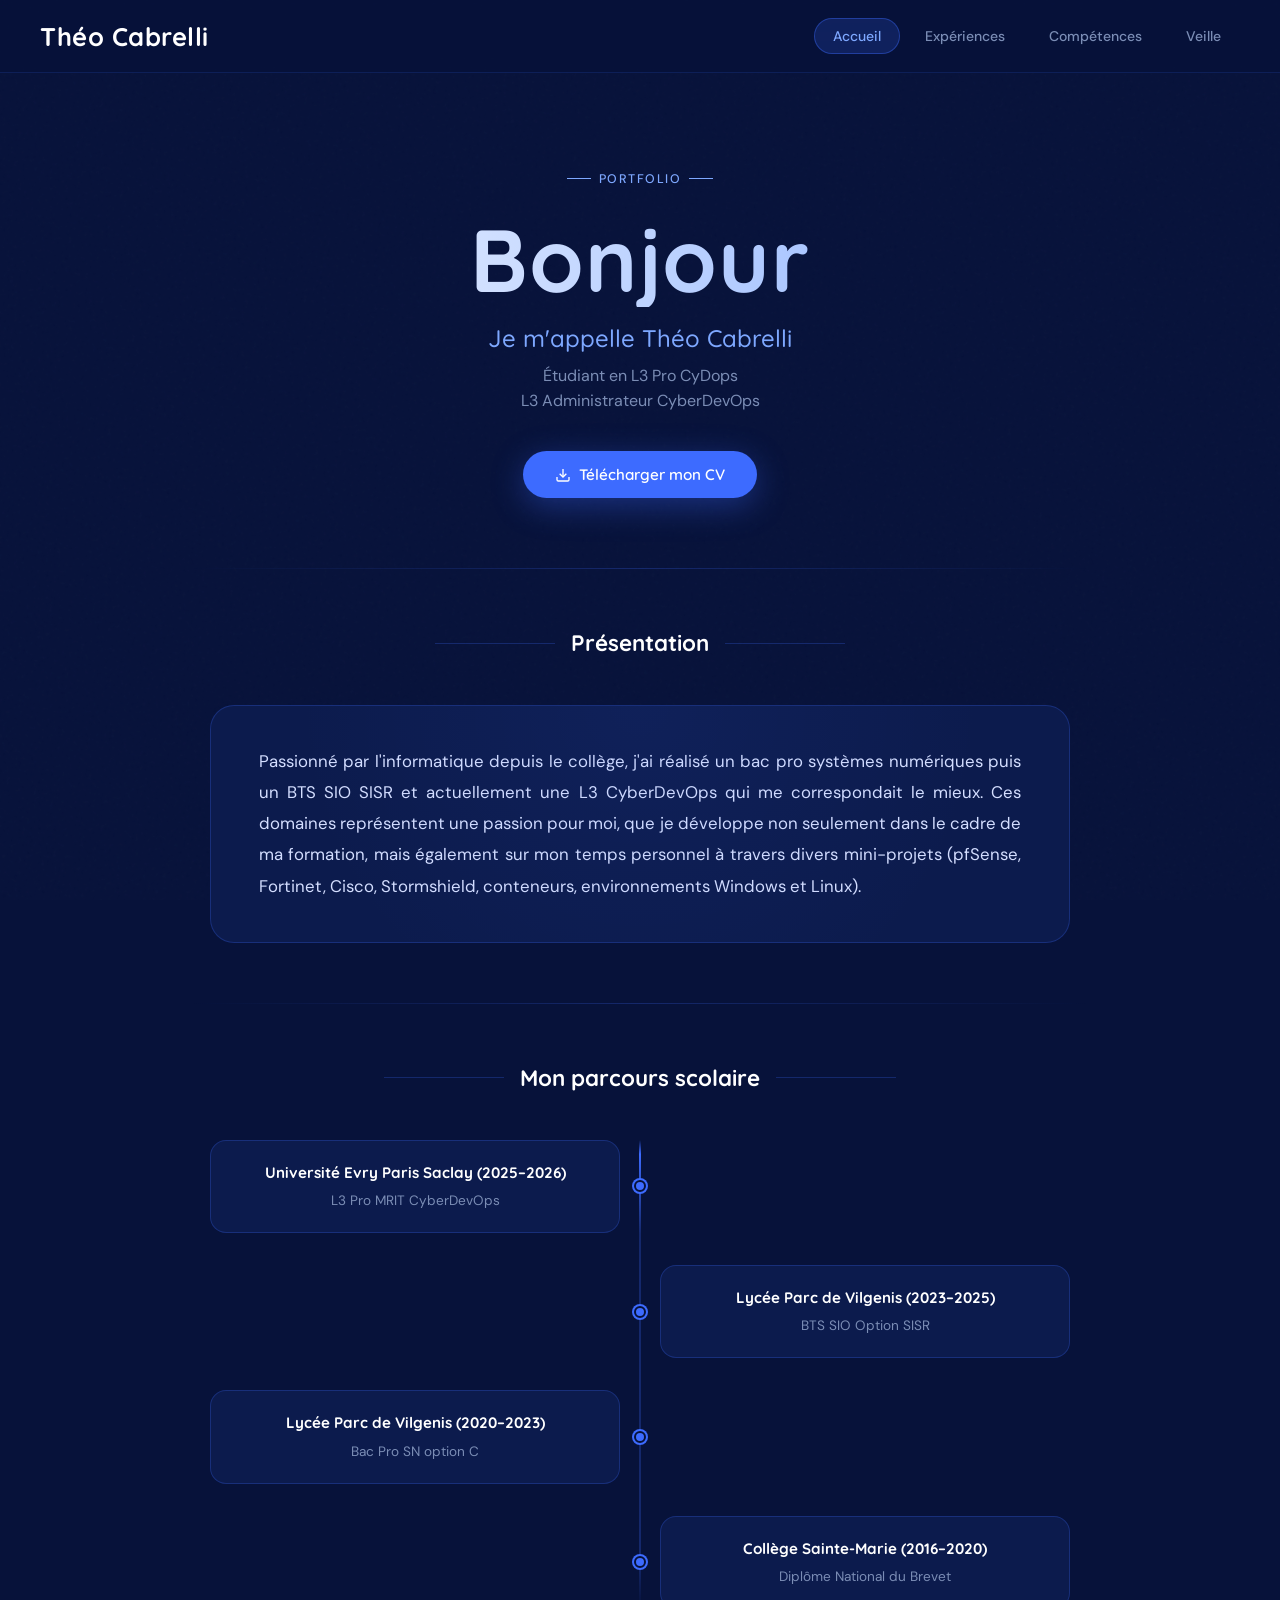
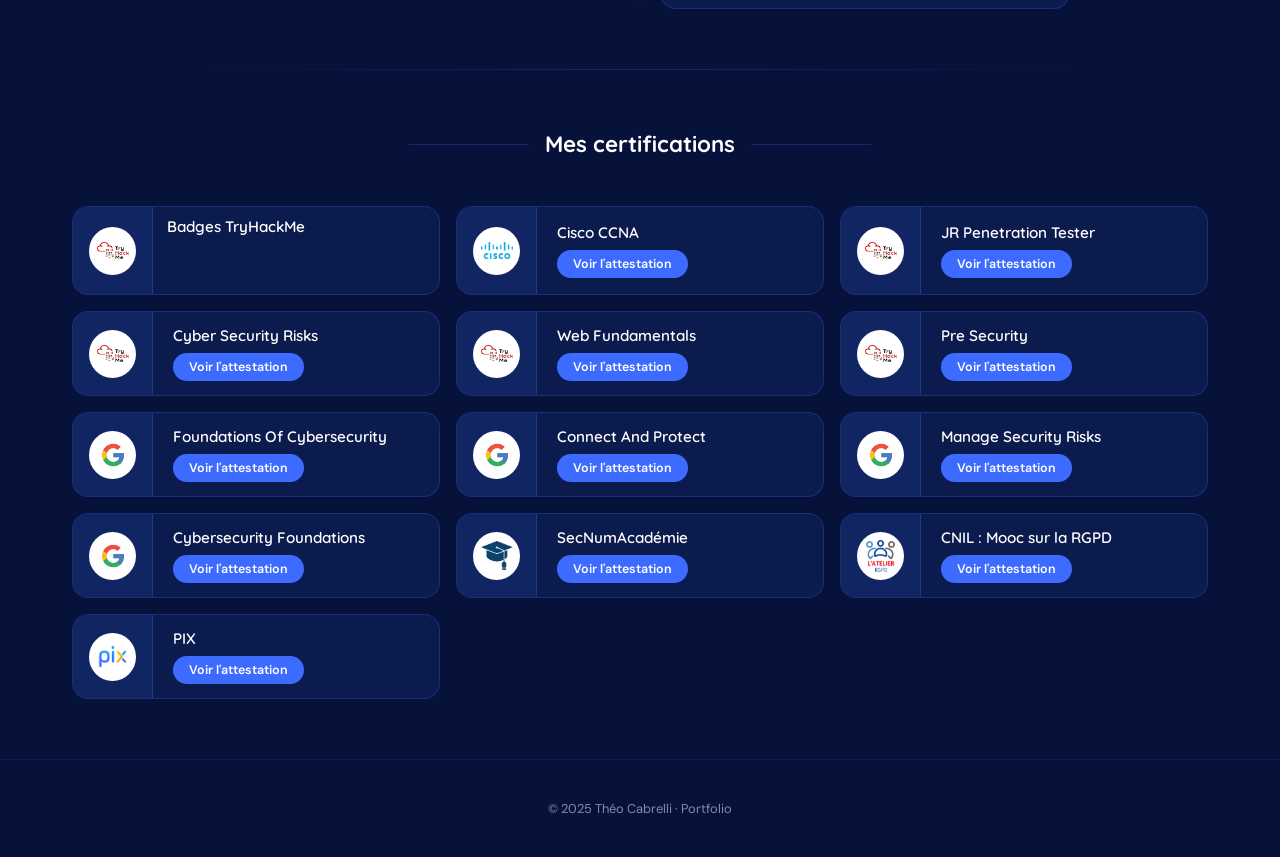
==== commit 07861105: "Add files via upload" ====
--- a/index.html
+++ b/index.html
@@ -1,491 +1,698 @@
 <!DOCTYPE html>
 <html lang="fr">
 <head>
-    <meta charset="UTF-8" />
-    <title>Théo Cabrelli - Accueil</title>
-    <meta name="viewport" content="width=device-width, initial-scale=1.0"/>
-    <style>/* POLICE PERSONNALISÉE */
-@font-face {
-    font-family: 'Quicksand';
-    src: url('police/Quicksand-BoldItalic.otf');
-}
-
-body {
-    font-family: 'Quicksand', sans-serif;
-    margin: 0;
-    padding: 0;
-    color: #333;
-    overflow-x: hidden;
-    background-color: #fff;
-}
-
-/* BANNIÈRE DE NAVIGATION */
-.banniere_test {
-    padding: 5px;
-}
-
-.banniere {
-    background-color: #0A1D56;
-    border-radius: 15px;
-    padding: 20px;
-}
-
-.container {
-    display: flex;
-    align-items: center;
-    justify-content: space-around;
-    flex-wrap: wrap;
-    gap: 10px;
-}
-.nom {
-    font-size: 24px;
-    font-weight: bold;
-    color: white;
-}
-
-.container button {
-    background-color: #16275c;
-    color: #fff;
-    border: none;
-    border-radius: 50px;
-    padding: 12px 20px;
-    font-size: 16px;
-    font-family: 'Quicksand', sans-serif;
-    cursor: pointer;
-    transition: background 0.3s, transform 0.3s;
-    white-space: nowrap;
-}
-
-.container button:hover {
-    background-color: #143d7a;
-    transform: scale(1.08);
-}
-
-/* CORPS DE PAGE */
-.corps {
-    max-width: 1200px;
-    margin: 0 auto;
-    padding: 20px;
-    box-sizing: border-box;
-}
-
-.hero {
-    text-align: center;
-    margin-top: 20px;
-}
-
-.hero h1 { 
-    font-size: 45px; 
-    margin-bottom: 10px; 
-    background: linear-gradient(90deg, #0A1D56, #3a5edb, #0A1D56);
-    background-size: 200% auto;
-    -webkit-background-clip: text;
-    -webkit-text-fill-color: transparent;
-    animation: shine 3s linear infinite;
-}
-
-@keyframes shine {
-    to { background-position: 200% center; }
-}
-
-.hero h2 { font-size: 32px; color: #0A1D56; margin-top: 0; }
-.hero p { font-size: 20px; }
-
-.trait {
-    width: 70%;
-    height: 4px;
-    background-color: black;
-    border-radius: 20px;
-    margin: 40px auto;
-}
-
-/* PRÉSENTATION */
-.presentation-text {
-    text-align: justify;
-    max-width: 900px;
-    margin: 0 auto;
-    font-size: 1.1rem;
-    line-height: 1.8;
-    padding: 0 15px;
-}
-
-.btn-download {
-    display: inline-block;
-    background-color: #0A1D56;
-    color: white;
-    padding: 15px 30px;
-    border-radius: 50px;
-    text-decoration: none;
-    margin-top: 25px;
-    transition: transform 0.3s, background-color 0.3s;
-}
-
-.btn-download:hover {
-    transform: scale(1.1);
-    background-color: #143d7a;
-}
-
-/* TIMELINE PARCOURS SCOLAIRE */
-.timeline-container {
-    position: relative;
-    margin: 50px auto;
-    max-width: 900px;
-}
-
-.ligne-centre {
-    position: absolute;
-    left: 50%;
-    width: 6px;
-    height: 100%;
-    background-color: black;
-    transform: translateX(-50%);
-}
-
-.timeline {
-    display: flex;
-    flex-direction: column;
-    gap: 35px;
-}
-
-.evenement {
-    display: flex;
-    width: 100%;
-    box-sizing: border-box;
-}
-
-.cadre-sco {
-    border: 4px solid black;
-    border-radius: 15px;
-    padding: 20px;
-    width: 42%;
-    background-color: white;
-    z-index: 2;
-    transition: transform 0.3s ease, box-shadow 0.3s ease;
-}
-
-.cadre-sco:hover {
-    transform: scale(1.05);
-    box-shadow: 0 10px 20px rgba(0,0,0,0.1);
-}
-
-.evenement:nth-child(odd) { justify-content: flex-start; }
-.evenement:nth-child(even) { justify-content: flex-end; }
-
-/* CERTIFICATIONS - VERSION ÉTENDUE ET CORRIGÉE */
-.certifications-container {
-    display: grid;
-    /* On passe sur des cadres plus larges (min 450px) pour remplir l'écran */
-    grid-template-columns: repeat(auto-fit, minmax(450px, 1fr));
-    gap: 25px;
-    margin-top: 30px;
-}
-
-.cadre-cert {
-    display: flex;
-    background: white;
-    border: 2px solid #0a1d56;
-    border-radius: 15px;
-    overflow: hidden;
-    height: 120px;
-    transition: transform 0.3s ease, box-shadow 0.3s ease;
-}
-
-.cadre-cert:hover {
-    transform: scale(1.03);
-    box-shadow: 0 10px 20px rgba(10, 29, 86, 0.2);
-}
-
-.cadre-gauche {
-    background: #0a1d56; /* Retour du bleu marine à gauche */
-    padding: 15px;
-    display: flex;
-    align-items: center;
-    justify-content: center;
-    width: 100px;
-    flex-shrink: 0;
-}
-
-.rond-blanc {
-    width: 70px;
-    height: 70px;
-    background: white;
-    border-radius: 50%;
-    display: flex;
-    justify-content: center;
-    align-items: center;
-}
-
-.rond-blanc img {
-    width: 45px;
-    height: 45px;
-    object-fit: contain;
-}
-
-.cadre-droit {
-    padding: 15px 25px; /* Plus d'espace horizontal pour l'effet "long" */
-    text-align: left;
-    flex-grow: 1;
-    display: flex;
-    flex-direction: column;
-    justify-content: center;
-}
-
-.cadre-droit p {
-    margin: 0;
-    font-weight: bold;
-    font-size: 1.2rem; /* Texte légèrement plus grand */
-    color: #0a1d56;
-}
-
-.bouton {
-    background: #0a1d56;
-    color: white;
-    padding: 8px 20px;
-    border-radius: 10px;
-    text-decoration: none;
-    font-size: 14px;
-    width: fit-content;
-    margin-top: 10px;
-    transition: background 0.3s;
-}
-
-.bouton:hover { 
-    background: #143d7a; 
-}
-
-/* RESPONSIVE MOBILE */
-@media screen and (max-width: 768px) {
-    .container { 
-        display: grid;
-        grid-template-columns: 1fr 1fr; 
-        text-align: center; 
-    }
-    
-    .nom { 
-        grid-column: span 2; 
-        margin-bottom: 10px;
-    }
-
-    .container button { 
-        width: 100%; 
-        padding: 10px 5px;
-        font-size: 14px; 
-    }
-    
-    .hero h1 { font-size: 35px; }
-    .hero h2 { font-size: 24px; }
-
-    .ligne-centre { left: 20px; transform: none; }
-    .evenement { justify-content: flex-start !important; padding-left: 45px; }
-    .cadre-sco { width: 90%; }
-
-    /* Sur mobile, on repasse sur une seule colonne et une taille auto */
-    .certifications-container { 
-        grid-template-columns: 1fr; 
-    }
+  <meta charset="utf-8">
+  <meta name="viewport" content="width=device-width, initial-scale=1.0">
+  <title>Théo Cabrelli — Portfolio</title>
+  <link rel="preconnect" href="https://fonts.googleapis.com">
+  <link href="https://fonts.googleapis.com/css2?family=Quicksand:wght@400;500;600;700&family=DM+Sans:ital,wght@0,300;0,400;0,500;1,300&display=swap" rel="stylesheet">
+  <style>
+    :root {
+      --navy: #07123a;
+      --blue: #1230a0;
+      --accent: #3d6bff;
+      --accent2: #7ea8ff;
+      --white: #ffffff;
+      --text: #d4deff;
+      --muted: #7b8db5;
+      --card-bg: #0c1b4d;
+      --card-border: rgba(61, 107, 255, 0.25);
+      --glow: rgba(61, 107, 255, 0.15);
+    }
+
+    * { margin: 0; padding: 0; box-sizing: border-box; }
+
+    body {
+      font-family: 'DM Sans', sans-serif;
+      background-color: var(--navy);
+      color: var(--text);
+      min-height: 100vh;
+      overflow-x: hidden;
+    }
+
+    body::before {
+      content: '';
+      position: fixed;
+      inset: 0;
+      background-image: url("data:image/svg+xml,%3Csvg viewBox='0 0 256 256' xmlns='http://www.w3.org/2000/svg'%3E%3Cfilter id='noise'%3E%3CfeTurbulence type='fractalNoise' baseFrequency='0.9' numOctaves='4' stitchTiles='stitch'/%3E%3C/filter%3E%3Crect width='100%25' height='100%25' filter='url(%23noise)' opacity='0.04'/%3E%3C/svg%3E");
+      pointer-events: none;
+      z-index: 0;
+      opacity: 0.5;
+    }
+
+    /* ===== NAV ===== */
+    header {
+      position: sticky;
+      top: 0;
+      z-index: 100;
+      padding: 18px 24px;
+      backdrop-filter: blur(20px);
+      background: rgba(7, 18, 58, 0.85);
+      border-bottom: 1px solid rgba(61, 107, 255, 0.15);
+    }
+
+    nav {
+      max-width: 1200px;
+      margin: 0 auto;
+      display: flex;
+      align-items: center;
+      justify-content: space-between;
+      flex-wrap: wrap;
+      gap: 12px;
+    }
+
+    .nom {
+      font-family: 'Quicksand', sans-serif;
+      font-weight: 700;
+      font-size: 1.6rem;
+      color: var(--white);
+      letter-spacing: 0.02em;
+    }
+
+    .nav-links {
+      display: flex;
+      gap: 6px;
+      flex-wrap: wrap;
+    }
+
+    .nav-links a {
+      font-family: 'DM Sans', sans-serif;
+      font-size: 0.875rem;
+      font-weight: 500;
+      color: var(--muted);
+      text-decoration: none;
+      padding: 8px 18px;
+      border-radius: 50px;
+      border: 1px solid transparent;
+      transition: all 0.25s ease;
+    }
+
+    .nav-links a:hover,
+    .nav-links a.active {
+      color: var(--white);
+      border-color: var(--card-border);
+      background: rgba(61, 107, 255, 0.12);
+    }
+
+    .nav-links a.active {
+      color: var(--accent2);
+      background: rgba(61, 107, 255, 0.18);
+      border-color: rgba(61, 107, 255, 0.4);
+    }
+
+    /* ===== HERO ===== */
+    .hero {
+      max-width: 1200px;
+      margin: 0 auto;
+      padding: 90px 32px 70px;
+      position: relative;
+      z-index: 1;
+      text-align: center;
+    }
+
+    .hero-label {
+      display: inline-flex;
+      align-items: center;
+      gap: 8px;
+      font-size: 0.78rem;
+      font-weight: 500;
+      letter-spacing: 0.12em;
+      text-transform: uppercase;
+      color: var(--accent2);
+      margin-bottom: 24px;
+    }
+
+    .hero-label::before,
+    .hero-label::after {
+      content: '';
+      width: 24px;
+      height: 1px;
+      background: var(--accent2);
+    }
+
+    .hero h1 {
+      font-family: 'Quicksand', sans-serif;
+      font-size: clamp(2.8rem, 7vw, 5.5rem);
+      font-weight: 700;
+      color: var(--white);
+      line-height: 1.1;
+      letter-spacing: 0.01em;
+      margin-bottom: 16px;
+      background: linear-gradient(90deg, #ffffff, var(--accent2), #ffffff);
+      background-size: 200% auto;
+      -webkit-background-clip: text;
+      -webkit-text-fill-color: transparent;
+      background-clip: text;
+      animation: shine 4s linear infinite;
+    }
+
+    @keyframes shine {
+      to { background-position: 200% center; }
+    }
+
+    .hero h2 {
+      font-family: 'Quicksand', sans-serif;
+      font-size: clamp(1.1rem, 2.5vw, 1.5rem);
+      font-weight: 500;
+      color: var(--accent2);
+      margin-bottom: 12px;
+    }
+
+    .hero p {
+      font-size: 1rem;
+      color: var(--muted);
+      margin-bottom: 4px;
+    }
+
+    .hero-cta {
+      margin-top: 36px;
+      display: inline-flex;
+      align-items: center;
+      gap: 8px;
+      background: var(--accent);
+      color: white;
+      font-family: 'Quicksand', sans-serif;
+      font-weight: 600;
+      font-size: 0.95rem;
+      padding: 14px 32px;
+      border-radius: 50px;
+      text-decoration: none;
+      transition: all 0.3s ease;
+      box-shadow: 0 8px 32px rgba(61, 107, 255, 0.35);
+    }
+
+    .hero-cta:hover {
+      transform: translateY(-3px);
+      box-shadow: 0 12px 40px rgba(61, 107, 255, 0.5);
+      background: #5580ff;
+    }
+
+    /* ===== DIVIDER ===== */
+    .divider {
+      max-width: 900px;
+      margin: 0 auto;
+      height: 1px;
+      background: linear-gradient(to right, transparent, var(--card-border), transparent);
+      position: relative;
+      z-index: 1;
+    }
+
+    /* ===== SECTIONS ===== */
+    .section {
+      max-width: 1200px;
+      margin: 0 auto;
+      padding: 60px 32px;
+      position: relative;
+      z-index: 1;
+    }
+
+    .section-label {
+      display: flex;
+      align-items: center;
+      justify-content: center;
+      gap: 16px;
+      margin-bottom: 48px;
+    }
+
+    .section-label::before,
+    .section-label::after {
+      content: '';
+      flex: 1;
+      max-width: 120px;
+      height: 1px;
+      background: var(--card-border);
+    }
+
+    .section-label h3 {
+      font-family: 'Quicksand', sans-serif;
+      font-size: 1.4rem;
+      font-weight: 700;
+      color: var(--white);
+      white-space: nowrap;
+    }
+
+    /* ===== PRÉSENTATION ===== */
+    .presentation-box {
+      background: var(--card-bg);
+      border: 1px solid var(--card-border);
+      border-radius: 24px;
+      padding: 40px 48px;
+      max-width: 860px;
+      margin: 0 auto;
+      text-align: center;
+      position: relative;
+      overflow: hidden;
+    }
+
+    .presentation-box::before {
+      content: '';
+      position: absolute;
+      inset: 0;
+      background: radial-gradient(circle at top center, rgba(61,107,255,0.07), transparent 70%);
+      pointer-events: none;
+    }
+
+    .presentation-box p {
+      font-size: 1.05rem;
+      line-height: 1.85;
+      color: var(--text);
+      text-align: justify;
+    }
+
+    .presentation-box strong {
+      color: var(--accent2);
+      font-weight: 600;
+    }
+
+    /* ===== TIMELINE SCOLAIRE ===== */
+    .timeline-wrap {
+      position: relative;
+      max-width: 860px;
+      margin: 0 auto;
+    }
+
+    .timeline-wrap::before {
+      content: '';
+      position: absolute;
+      left: 50%;
+      top: 0;
+      bottom: 0;
+      width: 2px;
+      background: linear-gradient(to bottom, transparent, var(--accent) 3%, var(--card-border) 20%, var(--card-border) 90%, transparent);
+      transform: translateX(-50%);
+      z-index: 0;
+    }
+
+    .timeline-sco {
+      display: flex;
+      flex-direction: column;
+      gap: 32px;
+      position: relative;
+      z-index: 1;
+    }
+
+    .evt-sco {
+      display: grid;
+      grid-template-columns: 1fr 40px 1fr;
+      align-items: center;
+      opacity: 0;
+      transform: translateY(20px);
+      animation: fadeUp 0.5s ease forwards;
+    }
+
+    .evt-sco:nth-child(1) { animation-delay: 0.1s; }
+    .evt-sco:nth-child(2) { animation-delay: 0.2s; }
+    .evt-sco:nth-child(3) { animation-delay: 0.3s; }
+    .evt-sco:nth-child(4) { animation-delay: 0.4s; }
+
+    @keyframes fadeUp {
+      to { opacity: 1; transform: translateY(0); }
+    }
+
+    .cadre-sco { grid-column: auto; }
+
+    .sco-dot {
+      display: flex;
+      justify-content: center;
+      grid-column: 2;
+      grid-row: 1;
+    }
+
+    /* odd = cadre GAUCHE */
+    .evt-sco:nth-child(odd) .cadre-sco  { grid-column: 1; grid-row: 1; }
+    .evt-sco:nth-child(odd) .sco-empty  { grid-column: 3; grid-row: 1; }
+
+    /* even = cadre DROITE */
+    .evt-sco:nth-child(even) .cadre-sco { grid-column: 3; grid-row: 1; }
+    .evt-sco:nth-child(even) .sco-empty { grid-column: 1; grid-row: 1; }
+
+    .sco-dot-inner {
+      width: 12px;
+      height: 12px;
+      border-radius: 50%;
+      background: var(--accent);
+      border: 2px solid var(--navy);
+      box-shadow: 0 0 0 2px var(--accent);
+    }
+
+    .cadre-sco {
+      background: var(--card-bg);
+      border: 1px solid var(--card-border);
+      border-radius: 16px;
+      padding: 20px 24px;
+      font-size: 0.9rem;
+      line-height: 1.6;
+      transition: all 0.3s ease;
+      text-align: center;
+    }
+
+    .cadre-sco:hover {
+      border-color: rgba(61,107,255,0.5);
+      transform: translateY(-3px);
+      box-shadow: 0 12px 32px rgba(0,0,0,0.25);
+    }
+
+    .cadre-sco strong {
+      display: block;
+      font-family: 'Quicksand', sans-serif;
+      font-weight: 700;
+      color: var(--white);
+      font-size: 0.95rem;
+      margin-bottom: 4px;
+    }
+
+    .cadre-sco span {
+      color: var(--muted);
+      font-size: 0.85rem;
+    }
+
+    /* ===== CERTIFICATIONS ===== */
+    .cert-grid {
+      display: grid;
+      grid-template-columns: repeat(auto-fit, minmax(360px, 1fr));
+      gap: 16px;
+    }
+
     .cadre-cert {
-        height: auto;
-        min-height: 110px;
-    }
-}
-    </style>
+      display: flex;
+      align-items: center;
+      gap: 0;
+      background: var(--card-bg);
+      border: 1px solid var(--card-border);
+      border-radius: 16px;
+      overflow: hidden;
+      min-height: 80px;
+      transition: all 0.3s ease;
+    }
+
+    .cadre-cert:hover {
+      border-color: rgba(61,107,255,0.5);
+      transform: translateY(-3px);
+      box-shadow: 0 12px 32px rgba(0,0,0,0.3);
+    }
+
+    .cadre-gauche {
+      background: rgba(61, 107, 255, 0.12);
+      border-right: 1px solid var(--card-border);
+      padding: 16px;
+      display: flex;
+      align-items: center;
+      justify-content: center;
+      width: 80px;
+      flex-shrink: 0;
+      align-self: stretch;
+    }
+
+    .rond-blanc {
+      width: 48px;
+      height: 48px;
+      background: white;
+      border-radius: 50%;
+      display: flex;
+      justify-content: center;
+      align-items: center;
+      overflow: hidden;
+    }
+
+    .rond-blanc img {
+      width: 32px;
+      height: 32px;
+      object-fit: contain;
+    }
+
+    .cadre-droit {
+      padding: 14px 20px;
+      flex: 1;
+      display: flex;
+      flex-direction: column;
+      justify-content: center;
+      gap: 8px;
+    }
+
+    .cadre-droit p {
+      font-family: 'Quicksand', sans-serif;
+      font-weight: 600;
+      font-size: 0.95rem;
+      color: var(--white);
+      margin: 0;
+    }
+
+    .bouton {
+      display: inline-block;
+      background: var(--accent);
+      color: white;
+      padding: 6px 16px;
+      border-radius: 50px;
+      text-decoration: none;
+      font-size: 0.78rem;
+      font-weight: 600;
+      width: fit-content;
+      transition: all 0.25s ease;
+    }
+
+    .bouton:hover {
+      background: #5580ff;
+      transform: translateY(-1px);
+    }
+
+    /* ===== FOOTER ===== */
+    footer {
+      text-align: center;
+      padding: 40px;
+      font-size: 0.8rem;
+      color: var(--muted);
+      border-top: 1px solid rgba(61,107,255,0.1);
+      position: relative;
+      z-index: 1;
+    }
+
+    /* ===== RESPONSIVE ===== */
+    @media (max-width: 860px) {
+      .timeline-wrap::before { display: none; }
+      .evt-sco { display: flex; flex-direction: column; }
+      .sco-empty, .sco-dot { display: none; }
+      .cadre-sco { width: 100%; }
+      .cert-grid { grid-template-columns: 1fr; }
+      .presentation-box { padding: 28px 24px; }
+    }
+
+    @media (max-width: 600px) {
+      nav { flex-direction: column; }
+      .nav-links { justify-content: center; }
+      .hero { padding: 60px 20px 50px; }
+      .section { padding: 40px 20px; }
+    }
+  </style>
 </head>
 <body>
 
-    <header class="banniere_test">
-        <nav class="banniere">
-            <div class="container">
-                <div class="nom">Théo Cabrelli</div>
-                <button onclick="window.location.href='index.html'">Accueil</button>
-                <button onclick="window.location.href='experiences.html'">Expériences</button>
-                <button onclick="window.location.href='competences.html'">Compétences</button>
-                <button onclick="window.location.href='veille_technologique.html'">Veille Technologique</button>
-            </div>
-        </nav>
-    </header>
-
-    <main class="corps">
-        <section class="hero">
-            <h1>Bonjour</h1>
-            <h2>Je m'appelle Théo Cabrelli</h2>
-            <p>Étudiant en L3 Pro CyDops </p>
-            <p>L3 Administrateur CyberDevOps</p>
-        </section>
-<br>
-        <div class="trait"></div>
-<br>
-        <section style="text-align: center;">
-            <h3 style="font-size: 28px;">- Présentation -</h3>
-            <p class="presentation-text">
-                Passionné par l'informatique depuis le collège, j'ai réalisé un bac pro systèmes numériques puis un BTS
-                SIO SISR et actuellement une L3 CyberDevOps qui me correspondait le mieux. Durant mon temps libre, je m'entraîne sur des sites de <strong>Pentest</strong> afin d'accroître mes compétences en cybersécurité.
-            </p>
-            <a href="documents/CV_Theo_Cabrelli.pdf" class="btn-download">Télécharger mon CV</a>
-        </section>
-<br>
-        <div class="trait"></div>
-<br>
-        <section>
-            <h3 style="text-align: center; font-size: 28px;">- Mon parcours Scolaire -</h3>
-            <div class="timeline-container">
-                <div class="ligne-centre"></div>
-                <div class="timeline">
-                    <div class="evenement">
-                        <div class="cadre-sco">
-                            <strong><center>Université Evry Paris Saclay (2025-2026)</strong><br>L3 Pro MRIT CyberDevOps </center>
-                        </div>
-                    </div>
-                    <div class="evenement">
-                        <div class="cadre-sco">
-                            <strong><center>Lycée Parc de Vilgenis (2023-2025)</strong><br>BTS SIO Option SISR</center>
-                        </div>
-                    </div>
-                    <div class="evenement">
-                        <div class="cadre-sco">
-                            <strong><center>Lycée Parc de Vilgenis (2020-2023)</strong><br>Bac Pro SN option C</center>
-                        </div>
-                    </div>
-                    <div class="evenement">
-                        <div class="cadre-sco">
-                            <strong><center>Collège Sainte-Marie (2016-2020)</strong></center>
-                        </div>
-                    </div>
-                </div>
-            </div>
-        </section>
-<br>
-        <div class="trait"></div>
-<br>
-        <section>
-            <h3 style="text-align: center; font-size: 28px;">- Mes certifications -</h3>
-            <div class="certifications-container">
-                <div class="cadre-cert">
-                    <div class="cadre-gauche">
-                        <div class="rond-blanc"><img src="images/thm_logo.png" alt="Logo Try Hack Me"></div>
-                    </div>
-                    <div class="cadre-droit">
-    <p>Badges TryHackMe</p>
-    <div style="margin-top: 5px;">
-        <script src="https://tryhackme.com/badge/1260515"></script>
-    </div>
-</div>
-                </div>
-                <div class="cadre-cert">
-                    <div class="cadre-gauche">
-                        <div class="rond-blanc"><img src="images/Cisco_logo.png" alt="Cisco"></div>
-                    </div>
-                    <div class="cadre-droit">
-                        <p>Cisco CCNA</p>
-                        <a href="documents/certifications/certificate_theo_cabrelli.pdf" class="bouton">Voir l'attestation</a>
-                    </div>
-                </div>
-
-                <div class="cadre-cert">
-                    <div class="cadre-gauche">
-                        <div class="rond-blanc"><img src="images/thm_logo.png" alt="THM"></div>
-                    </div>
-                    <div class="cadre-droit">
-                        <p>JR Penetration Tester</p>
-                        <a href="documents/certifications/THM/THM_JR_Penetration_Tester.pdf" class="bouton">Voir l'attestation</a>
-                    </div>
-                </div>
-                 <div class="cadre-cert">
-                    <div class="cadre-gauche">
-                        <div class="rond-blanc"><img src="images/thm_logo.png" alt="THM"></div>
-                    </div>
-                    <div class="cadre-droit">
-                        <p>Cyber Security Risks</p>
-                        <a href="documents/certifications/THM/THM-Cyber_Security_101.pdf" class="bouton">Voir l'attestation</a>
-                    </div>
-                </div>
-                <div class="cadre-cert">
-                    <div class="cadre-gauche">
-                        <div class="rond-blanc"><img src="images/thm_logo.png" alt="THM"></div>
-                    </div>
-                    <div class="cadre-droit">
-                        <p>Web Fundamentals</p>
-                        <a href="documents/certifications/THM/THM-Web_Fundamentals.pdf" class="bouton">Voir l'attestation</a>
-                    </div>
-                </div>
-                <div class="cadre-cert">
-                    <div class="cadre-gauche">
-                        <div class="rond-blanc"><img src="images/thm_logo.png" alt="THM"></div>
-                    </div>
-                    <div class="cadre-droit">
-                        <p>Pre Security</p>
-                        <a href="documents/certifications/THM/THM-Pre_Security.pdf" class="bouton">Voir l'attestation</a>
-                    </div>
-                </div>
-                <div class="cadre-cert">
-                    <div class="cadre-gauche">
-                        <div class="rond-blanc"><img src="images/logo_google.jpg" alt="Logo google"></div>
-                    </div>
-                    <div class="cadre-droit">
-                        <p>Foundations Of Cybersecurity</p>
-                        <a href="documents/certifications/Google/Foundations_Of_Cybersecurity.pdf" class="bouton">Voir l'attestation</a>
-                    </div>
-                </div>
-                <div class="cadre-cert">
-                    <div class="cadre-gauche">
-                        <div class="rond-blanc"><img src="images/logo_google.jpg" alt="Logo google"></div>
-                    </div>
-                    <div class="cadre-droit">
-                        <p>Connect And Protect</p>
-                        <a href="documents/certifications/Google/connect_and_protect.pdf" class="bouton">Voir l'attestation</a>
-                    </div>
-                </div>
-                <div class="cadre-cert">
-                    <div class="cadre-gauche">
-                        <div class="rond-blanc"><img src="images/logo_google.jpg" alt="Logo google"></div>
-                    </div>
-                    <div class="cadre-droit">
-                        <p>Manage Security Risks</p>
-                        <a href="documents/certifications/Google/Manage_Security_Risks.pdf" class="bouton">Voir l'attestation</a>
-                    </div>
-                </div>
-                   <div class="cadre-cert">
-                    <div class="cadre-gauche">
-                        <div class="rond-blanc"><img src="images/logo_google.jpg" alt="Google"></div>
-                    </div>
-                    <div class="cadre-droit">
-                        <p>Cybersecurity Foundations</p>
-                        <a href="documents/certifications/Google/Foundations_Of_Cybersecurity.pdf" class="bouton">Voir l'attestation</a>
-                    </div>
-                </div>
-                <div class="cadre-cert">
-                    <div class="cadre-gauche">
-                        <div class="rond-blanc"><img src="images/secnum.png" alt="SecNum"></div>
-                    </div>
-                    <div class="cadre-droit">
-                        <p>SecNumAcadémie</p>
-                        <a href="documents/certifications/SecNumacademie_ANSSI.pdf" class="bouton">Voir l'attestation</a>
-                    </div>
-                </div>
-                <div class="cadre-cert">
-                    <div class="cadre-gauche">
-                        <div class="rond-blanc"><img src="images/logo_cnil_rgpd.png" alt="Logo CNIL RGPD"></div>
-                    </div>
-                    <div class="cadre-droit">
-                        <p>CNIL : Mooc sur la RGPD</p>
-                        <a href="documents/certifications/CNIL_Mooc_sur_la_RGPD.pdf" class="bouton">Voir l'attestation</a>
-                    </div>
-                </div>
-                <div class="cadre-cert">
-                    <div class="cadre-gauche">
-                        <div class="rond-blanc"><img src="images/Pix_logo.png" alt="Logo PIX"></div>
-                    </div>
-                    <div class="cadre-droit">
-                        <p>PIX</p>
-                        <a href="documents/certifications/attestation_pix_20230308.pdf" class="bouton">Voir l'attestation</a>
-                    </div>
-                </div>
-
-             
-
-            </div>
-        </section>
-    </main>
-
-    <footer style="height: 100px;"></footer>
+<header>
+  <nav>
+    <div class="nom">Théo Cabrelli</div>
+    <div class="nav-links">
+      <a href="index.html" class="active">Accueil</a>
+      <a href="experiences.html">Expériences</a>
+      <a href="competences.html">Compétences</a>
+      <a href="veille_technologique.html">Veille</a>
+    </div>
+  </nav>
+</header>
+
+<!-- HERO -->
+<section class="hero">
+  <div class="hero-label">Portfolio</div>
+  <h1>Bonjour</h1>
+  <h2>Je m'appelle Théo Cabrelli</h2>
+  <p>Étudiant en L3 Pro CyDops</p>
+  <p>L3 Administrateur CyberDevOps</p>
+  <a href="documents/CV_Theo_Cabrelli.pdf" class="hero-cta">
+    <svg width="16" height="16" fill="none" stroke="currentColor" stroke-width="2" viewBox="0 0 24 24"><path d="M21 15v4a2 2 0 01-2 2H5a2 2 0 01-2-2v-4"/><polyline points="7 10 12 15 17 10"/><line x1="12" y1="15" x2="12" y2="3"/></svg>
+    Télécharger mon CV
+  </a>
+</section>
+
+<div class="divider"></div>
+
+<!-- PRÉSENTATION -->
+<section class="section">
+  <div class="section-label"><h3>Présentation</h3></div>
+  <div class="presentation-box">
+    <p>
+      Passionné par l'informatique depuis le collège, j'ai réalisé un bac pro systèmes numériques puis un BTS SIO SISR et actuellement une L3 CyberDevOps qui me correspondait le mieux. Ces domaines représentent une passion pour moi, que je développe non seulement dans le cadre de ma formation, mais également sur mon temps personnel à travers divers mini-projets (pfSense, Fortinet, Cisco, Stormshield, conteneurs, environnements Windows et Linux).
+    </p>
+  </div>
+</section>
+
+<div class="divider"></div>
+
+<!-- PARCOURS SCOLAIRE -->
+<section class="section">
+  <div class="section-label"><h3>Mon parcours scolaire</h3></div>
+  <div class="timeline-wrap">
+    <div class="timeline-sco">
+
+      <div class="evt-sco">
+        <div class="cadre-sco">
+          <strong>Université Evry Paris Saclay (2025–2026)</strong>
+          <span>L3 Pro MRIT CyberDevOps</span>
+        </div>
+        <div class="sco-dot"><div class="sco-dot-inner"></div></div>
+        <div class="sco-empty"></div>
+      </div>
+
+      <div class="evt-sco">
+        <div class="cadre-sco">
+          <strong>Lycée Parc de Vilgenis (2023–2025)</strong>
+          <span>BTS SIO Option SISR</span>
+        </div>
+        <div class="sco-dot"><div class="sco-dot-inner"></div></div>
+        <div class="sco-empty"></div>
+      </div>
+
+      <div class="evt-sco">
+        <div class="cadre-sco">
+          <strong>Lycée Parc de Vilgenis (2020–2023)</strong>
+          <span>Bac Pro SN option C</span>
+        </div>
+        <div class="sco-dot"><div class="sco-dot-inner"></div></div>
+        <div class="sco-empty"></div>
+      </div>
+
+      <div class="evt-sco">
+        <div class="cadre-sco">
+          <strong>Collège Sainte-Marie (2016–2020)</strong>
+          <span>Diplôme National du Brevet</span>
+        </div>
+        <div class="sco-dot"><div class="sco-dot-inner"></div></div>
+        <div class="sco-empty"></div>
+      </div>
+
+    </div>
+  </div>
+</section>
+
+<div class="divider"></div>
+
+<!-- CERTIFICATIONS -->
+<section class="section">
+  <div class="section-label"><h3>Mes certifications</h3></div>
+  <div class="cert-grid">
+
+    <div class="cadre-cert">
+      <div class="cadre-gauche"><div class="rond-blanc"><img src="images/thm_logo.png" alt="TryHackMe"></div></div>
+      <div class="cadre-droit" style="overflow: hidden; padding: 10px 14px;">
+        <p>Badges TryHackMe</p>
+        <div style="width: 100%; overflow: hidden; height: 36px; margin-top: 4px;">
+         <iframe src="https://tryhackme.com/api/v2/badges/public-profile?userPublicId=1260515"
+            style="border:none; width: 600px; height: 150px; transform: scale(0.40); transform-origin: top left">
+          </iframe>
+
+        </div>
+      </div>
+    </div>
+
+    <div class="cadre-cert">
+      <div class="cadre-gauche"><div class="rond-blanc"><img src="images/Cisco_logo.png" alt="Cisco"></div></div>
+      <div class="cadre-droit">
+        <p>Cisco CCNA</p>
+        <a href="documents/certifications/certificate_theo_cabrelli.pdf" class="bouton">Voir l'attestation</a>
+      </div>
+    </div>
+
+    <div class="cadre-cert">
+      <div class="cadre-gauche"><div class="rond-blanc"><img src="images/thm_logo.png" alt="THM"></div></div>
+      <div class="cadre-droit">
+        <p>JR Penetration Tester</p>
+        <a href="documents/certifications/THM/THM_JR_Penetration_Tester.pdf" class="bouton">Voir l'attestation</a>
+      </div>
+    </div>
+
+    <div class="cadre-cert">
+      <div class="cadre-gauche"><div class="rond-blanc"><img src="images/thm_logo.png" alt="THM"></div></div>
+      <div class="cadre-droit">
+        <p>Cyber Security Risks</p>
+        <a href="documents/certifications/THM/THM-Cyber_Security_101.pdf" class="bouton">Voir l'attestation</a>
+      </div>
+    </div>
+
+    <div class="cadre-cert">
+      <div class="cadre-gauche"><div class="rond-blanc"><img src="images/thm_logo.png" alt="THM"></div></div>
+      <div class="cadre-droit">
+        <p>Web Fundamentals</p>
+        <a href="documents/certifications/THM/THM-Web_Fundamentals.pdf" class="bouton">Voir l'attestation</a>
+      </div>
+    </div>
+
+    <div class="cadre-cert">
+      <div class="cadre-gauche"><div class="rond-blanc"><img src="images/thm_logo.png" alt="THM"></div></div>
+      <div class="cadre-droit">
+        <p>Pre Security</p>
+        <a href="documents/certifications/THM/THM-Pre_Security.pdf" class="bouton">Voir l'attestation</a>
+      </div>
+    </div>
+
+    <div class="cadre-cert">
+      <div class="cadre-gauche"><div class="rond-blanc"><img src="images/logo_google.jpg" alt="Google"></div></div>
+      <div class="cadre-droit">
+        <p>Foundations Of Cybersecurity</p>
+        <a href="documents/certifications/Google/Foundations_Of_Cybersecurity.pdf" class="bouton">Voir l'attestation</a>
+      </div>
+    </div>
+
+    <div class="cadre-cert">
+      <div class="cadre-gauche"><div class="rond-blanc"><img src="images/logo_google.jpg" alt="Google"></div></div>
+      <div class="cadre-droit">
+        <p>Connect And Protect</p>
+        <a href="documents/certifications/Google/connect_and_protect.pdf" class="bouton">Voir l'attestation</a>
+      </div>
+    </div>
+
+    <div class="cadre-cert">
+      <div class="cadre-gauche"><div class="rond-blanc"><img src="images/logo_google.jpg" alt="Google"></div></div>
+      <div class="cadre-droit">
+        <p>Manage Security Risks</p>
+        <a href="documents/certifications/Google/Manage_Security_Risks.pdf" class="bouton">Voir l'attestation</a>
+      </div>
+    </div>
+
+    <div class="cadre-cert">
+      <div class="cadre-gauche"><div class="rond-blanc"><img src="images/logo_google.jpg" alt="Google"></div></div>
+      <div class="cadre-droit">
+        <p>Cybersecurity Foundations</p>
+        <a href="documents/certifications/Google/Foundations_Of_Cybersecurity.pdf" class="bouton">Voir l'attestation</a>
+      </div>
+    </div>
+
+    <div class="cadre-cert">
+      <div class="cadre-gauche"><div class="rond-blanc"><img src="images/secnum.png" alt="SecNum"></div></div>
+      <div class="cadre-droit">
+        <p>SecNumAcadémie</p>
+        <a href="documents/certifications/SecNumacademie_ANSSI.pdf" class="bouton">Voir l'attestation</a>
+      </div>
+    </div>
+
+    <div class="cadre-cert">
+      <div class="cadre-gauche"><div class="rond-blanc"><img src="images/logo_cnil_rgpd.png" alt="CNIL"></div></div>
+      <div class="cadre-droit">
+        <p>CNIL : Mooc sur la RGPD</p>
+        <a href="documents/certifications/CNIL_Mooc_sur_la_RGPD.pdf" class="bouton">Voir l'attestation</a>
+      </div>
+    </div>
+
+    <div class="cadre-cert">
+      <div class="cadre-gauche"><div class="rond-blanc"><img src="images/Pix_logo.png" alt="PIX"></div></div>
+      <div class="cadre-droit">
+        <p>PIX</p>
+        <a href="documents/certifications/attestation_pix_20230308.pdf" class="bouton">Voir l'attestation</a>
+      </div>
+    </div>
+
+  </div>
+</section>
+
+<footer>
+  <p>© 2025 Théo Cabrelli · Portfolio</p>
+</footer>
+
 </body>
 </html>
